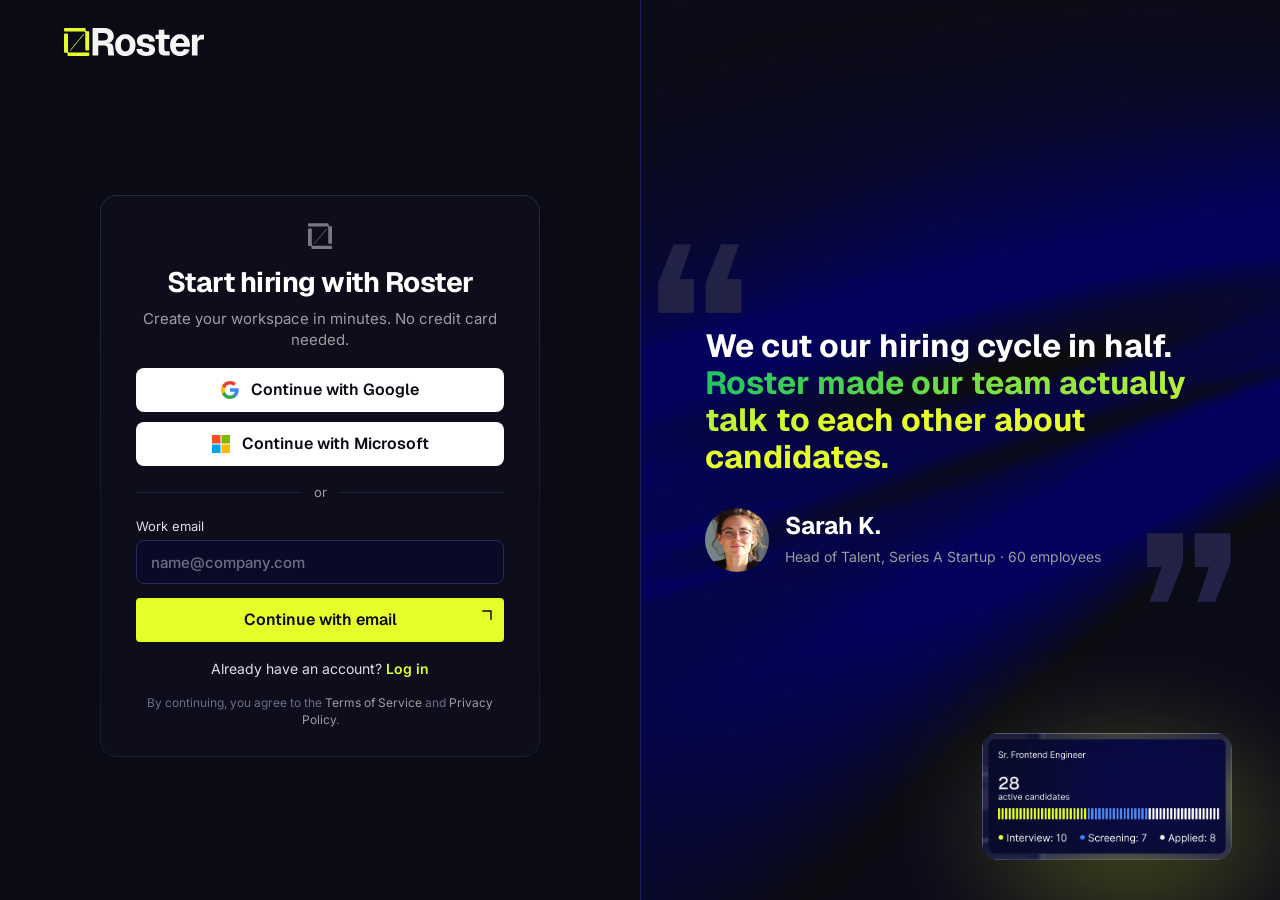
==== roster/auth.html @ eaf03694 "Add files via upload" ====
<!doctype html>
<html lang="en">
<head>
<meta charset="utf-8">
<meta name="viewport" content="width=device-width, initial-scale=1">
<!-- meta:start -->
<meta name="description" content="Create your Roster workspace in minutes. No credit card needed.">
<meta name="theme-color" content="#0B0B15">
<link rel="icon" href="favicon.svg" type="image/svg+xml">
<link rel="icon" href="favicon-32.png" sizes="32x32" type="image/png">
<link rel="apple-touch-icon" href="apple-touch-icon.png">
<meta property="og:type" content="website">
<meta property="og:site_name" content="Roster">
<meta property="og:title" content="Sign up — Roster">
<meta property="og:description" content="Create your Roster workspace in minutes. No credit card needed.">
<meta property="og:image" content="assets/og-image.jpg">
<meta property="og:image:width" content="1200">
<meta property="og:image:height" content="630">
<meta name="twitter:card" content="summary_large_image">
<meta name="twitter:title" content="Sign up — Roster">
<meta name="twitter:description" content="Create your Roster workspace in minutes. No credit card needed.">
<meta name="twitter:image" content="assets/og-image.jpg">
<!-- meta:end -->
<title>Sign up — Roster</title>
<link rel="preconnect" href="https://fonts.googleapis.com">
<link rel="preconnect" href="https://fonts.gstatic.com" crossorigin>
<link href="https://fonts.googleapis.com/css2?family=Geist:wght@400;500;600;700&family=Inter:wght@400;500;600&display=swap" rel="stylesheet">
<link rel="stylesheet" href="styles.css">
<link rel="stylesheet" href="auth.css">
</head>
<body class="auth" data-mode="signup">

<main class="auth__split">
  <!-- ===== Left: form (demo only — nothing is submitted) ===== -->
  <section class="auth__form-side">
    <a class="logo auth__logo" href="index.html" aria-label="Roster home"><img src="assets/logo.svg" alt="Roster" width="140" height="36"><img class="logo__hover" src="assets/logo-hover.svg" alt="" aria-hidden="true" width="140" height="36"></a>

    <div class="auth__card">
      <span class="auth__mark" aria-hidden="true"><img src="assets/mark.svg" alt=""></span>
      <div class="auth__swap" id="authSwap">
        <h1 class="auth__title" data-signup="Start hiring with Roster" data-login="Welcome back">Start hiring with Roster</h1>
        <p class="auth__sub" data-signup="Create your workspace in minutes. No credit card needed." data-login="Log in to your Roster workspace.">Create your workspace in minutes. No credit card needed.</p>
      </div>

      <div class="auth__oauth">
        <button class="auth__social" type="button"><svg viewBox="0 0 18 18" aria-hidden="true"><path fill="#4285F4" d="M17.64 9.2c0-.64-.06-1.25-.16-1.84H9v3.48h4.84a4.14 4.14 0 0 1-1.8 2.72v2.26h2.92c1.7-1.57 2.68-3.88 2.68-6.62z"/><path fill="#34A853" d="M9 18c2.43 0 4.47-.8 5.96-2.18l-2.92-2.26c-.8.54-1.84.86-3.04.86-2.34 0-4.32-1.58-5.03-3.7H.96v2.33A9 9 0 0 0 9 18z"/><path fill="#FBBC05" d="M3.97 10.72A5.41 5.41 0 0 1 3.68 9c0-.6.1-1.18.29-1.72V4.95H.96A9 9 0 0 0 0 9c0 1.45.35 2.83.96 4.05l3.01-2.33z"/><path fill="#EA4335" d="M9 3.58c1.32 0 2.5.45 3.44 1.35l2.58-2.58A9 9 0 0 0 .96 4.95l3.01 2.33C4.68 5.16 6.66 3.58 9 3.58z"/></svg><span>Continue with Google</span></button>
        <button class="auth__social" type="button"><svg viewBox="0 0 18 18" aria-hidden="true"><path fill="#F25022" d="M0 0h8.5v8.5H0z"/><path fill="#7FBA00" d="M9.5 0H18v8.5H9.5z"/><path fill="#00A4EF" d="M0 9.5h8.5V18H0z"/><path fill="#FFB900" d="M9.5 9.5H18V18H9.5z"/></svg><span>Continue with Microsoft</span></button>
      </div>

      <div class="auth__or"><span>or</span></div>

      <form class="auth__email" id="authForm" novalidate>
        <label class="auth__field">
          <span>Work email</span>
          <input type="email" name="email" placeholder="name@company.com" autocomplete="email">
        </label>
        <label class="auth__field auth__field--pass">
          <span>Password</span>
          <input type="password" name="password" placeholder="Your password" autocomplete="current-password">
        </label>
        <button class="btn btn--primary btn--md auth__submit" type="submit"><span data-signup="Continue with email" data-login="Log in">Continue with email</span>
          <svg class="btn__arrow" viewBox="0 0 20 20" fill="none" aria-hidden="true"><path d="M6.875 5H15V13.125" stroke="#0B0B15" stroke-width="1.5" stroke-linecap="round" stroke-linejoin="round"/></svg>
          <svg class="btn__arrow-hover" viewBox="0 0 24 24" fill="none" aria-hidden="true"><path d="M6 18L18 6" stroke="#232398" stroke-width="2" stroke-linecap="round" stroke-linejoin="round"/><path d="M8.25 6H18V15.75" stroke="#232398" stroke-width="2" stroke-linecap="round" stroke-linejoin="round"/></svg>
        </button>
      </form>

      <p class="auth__switch">
        <span data-signup="Already have an account?" data-login="New to Roster?">Already have an account?</span>
        <a href="auth.html?mode=login" id="authToggle" data-signup="Log in" data-login="Create an account">Log in</a>
      </p>
      <p class="auth__legal">By continuing, you agree to the <a href="#">Terms of Service</a> and <a href="#">Privacy Policy</a>.</p>
    </div>
  </section>

  <!-- ===== Right: testimonial in the landing style ===== -->
  <aside class="auth__quote-side" aria-label="Customer story">
    <img class="auth__bg" src="assets/product-bg.jpg" alt="" aria-hidden="true">
    <div class="glow-y auth__glow" aria-hidden="true"></div>
    <figure class="auth__quote">
      <span class="auth__qmark auth__qmark--open" aria-hidden="true">“</span>
      <blockquote data-signup='We cut our hiring cycle in half. &lt;mark&gt;Roster made our team actually talk to each other about candidates.&lt;/mark&gt;'
                  data-login='Finally, an ATS our hiring managers actually use. &lt;mark&gt;We hired our last 3 engineers in under 2 weeks.&lt;/mark&gt;'>We cut our hiring cycle in half. <mark>Roster made our team actually talk to each other about candidates.</mark></blockquote>
      <figcaption class="author">
        <span class="author__img"><img src="assets/avatar-sarah.jpg" alt="" width="64" height="64" data-signup="assets/avatar-sarah.jpg" data-login="assets/avatar-marcus.jpg"></span>
        <span class="author__text">
          <span class="author__name" data-signup="Sarah K." data-login="Marcus T.">Sarah K.</span>
          <span class="author__role" data-signup="Head of Talent, Series A Startup · 60 employees" data-login="Engineering Lead, SaaS Scaleup">Head of Talent, Series A Startup · 60 employees</span>
        </span>
      </figcaption>
      <span class="auth__qmark auth__qmark--close" aria-hidden="true">”</span>
    </figure>
    <img class="auth__float" src="assets/float-role.png" alt="" aria-hidden="true" width="313" height="159">
  </aside>
</main>

<script src="auth.js"></script>
</body>
</html>
---- roster/styles.css ----
/* ===== Tokens (Figma variables) ===== */
:root{
  --bg:#0B0B15;
  --bg-secondary:#10104F;
  --opacity-dark:#000470;
  --opacity-light:#8B8FFF;
  --content-primary:#FFFFFF;
  --content-inverse:#0B0B15;
  --content-brand:#E6FF2A;
  --content-secondary:#9D9DA1;
  --content-icon:#3C3C44;
  --negative:#DF3F3F; --notice:#E4C031; --positive:#2DDE68;
  --xs:4px; --m:12px; --l:16px; --xl6:64px;
  --container:1306px;
  --gutter:64px;
  --ease-out:cubic-bezier(.22,1,.36,1);
}
*,*::before,*::after{box-sizing:border-box}
html,body{margin:0}
body{background:var(--bg);color:var(--content-primary);font-family:"Geist",system-ui,sans-serif;-webkit-font-smoothing:antialiased;overflow-x:hidden}
img,svg{display:block}
a{color:inherit;text-decoration:none}

/* ===== Navbar ===== */
.navbar{position:sticky;top:0;z-index:50;padding:24px var(--gutter);
  background:rgba(0,4,112,.1);-webkit-backdrop-filter:blur(8px);backdrop-filter:blur(8px);
  transition:background .4s ease, box-shadow .4s ease}
.navbar.is-scrolled{background:rgba(11,11,21,.72);box-shadow:0 1px 0 rgba(139,143,255,.12)}
.navbar__inner{position:relative;max-width:var(--container);margin:0 auto;height:36px;display:flex;align-items:center;justify-content:space-between}
.logo{width:140px;height:36px}
.logo img{width:140px;height:36px;object-fit:contain;z-index:1}
.nav{position:absolute;left:calc(50% - .2px);top:calc(50% + .5px);transform:translate(-50%,-50%);display:flex;align-items:center;gap:25px}
.nav__item,.navbar__login{position:relative;display:flex;align-items:center;gap:var(--xs);padding:4px 8px;border-radius:4px;
  font-weight:700;font-size:16px;line-height:1.1;white-space:nowrap;color:var(--content-primary)}
.nav__item,.navbar__login{transition:color .3s ease}
.nav__item span,.navbar__login span{position:relative;z-index:1}
/* glow: Ellipse 3 — gradient #10104F→#000087, blur 24, 70% */
.nav__item::before,.navbar__login::before,.logo::before{content:"";position:absolute;left:0;right:0;top:8px;height:21px;border-radius:50%;
  background:linear-gradient(90deg,#10104F,#000087);filter:blur(12px);opacity:0;transition:opacity .35s ease;pointer-events:none}
.nav__item:hover,.navbar__login:hover{color:var(--content-brand)}
.nav__item:hover::before,.navbar__login:hover::before{opacity:.7}
.nav__item .caret{width:12px;height:12px;transition:opacity .2s ease}
.nav__arrow{position:absolute;right:-12px;top:5px;width:16px;height:16px;opacity:0;transform:translate(-4px,4px);
  transition:opacity .25s ease, transform .35s var(--ease-out)}
.nav__arrow path:first-child{stroke-dasharray:12;stroke-dashoffset:12;transition:stroke-dashoffset .35s var(--ease-out) .05s}
.nav__item:hover .nav__arrow{opacity:1;transform:none}
.nav__item:hover .nav__arrow path:first-child{stroke-dashoffset:0}
.nav__item--caret .nav__arrow{right:4px}
.nav__item--caret:hover .caret{opacity:0}
.logo{position:relative}
.logo img{position:absolute;inset:0;transition:opacity .3s ease}
.logo .logo__hover{opacity:0}
.logo:hover .logo__hover{opacity:1}
.logo:hover::before{opacity:.7}
.logo::before{left:2px;right:2px;top:18px;height:22px}
.navbar__actions{display:flex;align-items:center;gap:15px}

/* ===== Buttons ===== */
.btn{position:relative;display:inline-flex;align-items:center;justify-content:center;gap:var(--m);
  padding:8px 24px;border-radius:4px;font-family:"Geist",sans-serif;font-weight:600;line-height:1.3;white-space:nowrap;
  cursor:pointer;border:0;overflow:hidden;isolation:isolate;
  transition:box-shadow .3s ease, color .3s ease, background-color .3s ease, transform .2s ease}
.btn:active{transform:scale(.98)}
.btn__arrow,.btn__arrow-hover{position:absolute;transition:opacity .25s ease, transform .35s var(--ease-out)}
.btn__arrow{width:20px;height:20px}
.btn__arrow-hover{width:24px;height:24px;right:8px;top:8px;opacity:0;transform:translate(-3px,3px)}
.btn__arrow-hover path:first-child{stroke-dasharray:18;stroke-dashoffset:18;transition:stroke-dashoffset .4s var(--ease-out) .05s}
.btn:hover .btn__arrow{opacity:0}
.btn:hover .btn__arrow-hover{opacity:1;transform:none}
.btn:hover .btn__arrow-hover path:first-child{stroke-dashoffset:0}
.btn--sm{width:164px;height:36px;font-size:14px}
.btn--sm .btn__arrow{right:7px;top:7px}
.btn--sm .btn__arrow-hover{width:20px;height:20px;right:8px;top:8px}
.btn--md{width:208px;height:48px;font-size:16px}
/* hover shadows: r16 #17177B/50% (8,-8) + r8 #141494/50% (0,4) */
.btn:hover{box-shadow:8px -8px 16px rgba(23,23,123,.5), 0 4px 8px rgba(20,20,148,.5)}
.btn--primary{background:var(--content-brand);color:var(--content-inverse)}
.btn--primary .btn__arrow{right:8px;top:8px}
.btn--primary:hover{color:#232398;box-shadow:inset 0 0 0 2px #232398, 8px -8px 16px rgba(23,23,123,.5), 0 4px 8px rgba(20,20,148,.5)}
.btn--secondary{border:.996px solid var(--content-brand);color:var(--content-brand)}
.btn--secondary.btn--md .btn__arrow{right:7px;top:7px}
/* secondary hover: dark fill + inner blue glow (Ellipse 3, blur 120, 50%) */
.btn--secondary::before{content:"";position:absolute;z-index:-1;left:8px;top:12px;width:201px;height:126px;border-radius:50%;
  background:linear-gradient(90deg,#10104F,#000087);filter:blur(30px);opacity:0;transition:opacity .35s ease}
.btn--secondary:hover{background:var(--bg);border-width:1px}
.btn--secondary:hover::before{opacity:.5}

/* ===== Hero ===== */
.top{display:flex;flex-direction:column;align-items:center;gap:32px}
.hero{width:100%;max-width:calc(var(--container) + var(--gutter)*2);padding:40px var(--gutter) 0}
.hero__content{display:flex;align-items:flex-start;justify-content:space-between;gap:var(--xl6)}
.hero__title{position:relative;flex-shrink:0;width:727px}
.hero__title h1{margin:0;height:121px;display:flex;flex-direction:column;justify-content:center;font-weight:700;font-size:64px;line-height:1.1;letter-spacing:-2.56px;white-space:pre-wrap}
.title-arrow{position:absolute;width:47px;height:47px}
.title-arrow img{width:47px;height:47px}
.title-arrow--1{left:255px;top:0}
.title-arrow--2 img{transform:scaleY(-1)}
.title-arrow--2{left:552px;top:1px}
.hero__side{width:521px;flex-shrink:0;display:flex;flex-direction:column;justify-content:space-between;align-self:stretch}
.hero__lead{margin:0;font-family:"Open Sans",sans-serif;font-weight:600;font-size:16px;line-height:1.3;width:522px;max-width:100%}
.hero__ctas{display:flex;gap:var(--l)}

/* ===== Logos + product ===== */
.stats{width:100%;padding:64px var(--gutter) 0;display:flex;flex-direction:column;align-items:center;gap:var(--xl6);overflow:hidden}
.logos{width:100%;max-width:var(--container);height:23px;display:flex;align-items:flex-start;justify-content:space-between}
.logos__item{display:flex;align-items:center;gap:var(--xs);font-family:"Sora",sans-serif;font-weight:600;font-size:18px;line-height:1.3;
  color:var(--content-secondary);transition:color .3s ease}
.logos__item svg{width:20px;height:20px;flex-shrink:0}
.logos__item svg path{transition:fill .3s ease}
.logos__item:hover{color:var(--content-primary)}
.logos__item:hover svg path{fill:var(--content-primary)}

.showcase{position:relative;width:100%;max-width:var(--container);height:456px;border-radius:4px;overflow:hidden;background:var(--bg-secondary)}
.showcase__bg{position:absolute;inset:0;width:100%;height:100%;object-fit:cover;transform:scale(1.08);transition:transform 1.6s var(--ease-out)}
.showcase__window{position:absolute;left:50%;top:calc(50% + 126px);width:816px;display:flex;flex-direction:column;gap:10px;padding:8px;border-radius:16px;
  background:rgba(139,143,255,.1);
  -webkit-backdrop-filter:blur(4px);backdrop-filter:blur(4px);
  box-shadow:inset 0 1px 0 rgba(255,255,255,.12);
  transform:translate(-50%,-50%) translateY(calc(var(--enter,0px) + var(--win-y,0px)));will-change:transform}
.window__bar{position:relative;height:16px;display:flex;align-items:center}
.window__url{position:absolute;left:50%;top:50%;transform:translate(-50%,-50%);width:248px;display:flex;justify-content:center;padding:2px 12px;border-radius:6px;background:#fff;
  font-family:"Inter",sans-serif;font-weight:500;font-size:10px;line-height:1.3;color:var(--content-inverse)}
.window__screen{width:800px;height:527px;border-radius:2px;background:var(--bg);overflow:hidden}
.window__screen img{width:800px;height:auto}
.showcase__mobile{display:none}
.showcase__window{z-index:2}
/* floating widgets beside the kanban (Figma 2079:9049 / 2079:9068) — positions in % of the 1306×456 box */
.float{position:absolute;z-index:1;transform:translateY(var(--py,0px));will-change:transform;pointer-events:none}
.float img{display:block;width:100%;height:auto;animation:float-bob 6s ease-in-out infinite}
.float--needs{left:2.067%;top:48.03%;width:27.64%}
.float--role{z-index:3;left:75.11%;top:40.57%;width:23.97%}
.float--role img{animation-duration:7s;animation-delay:-2.5s}
@keyframes float-bob{0%,100%{transform:translateY(0)}50%{transform:translateY(-8px)}}
/* Ellipse 4/5: radial #E6FF2A 22% → #0A0A24, layer blur 74, 70% */
.glow-y{position:absolute;z-index:1;border-radius:50%;background:radial-gradient(50% 50% at 50% 50%,#E6FF2A 22%,#0A0A24 100%);
  filter:blur(37px);opacity:.7;pointer-events:none;animation:glow-pulse 5s ease-in-out infinite}
.glow-y--l{left:-1.149%;top:42.76%;width:28.56%;height:57.24%}
.glow-y--r{left:70.98%;top:42.76%;width:31.47%;height:31.36%;animation-delay:-2s}
@keyframes glow-pulse{0%,100%{opacity:.7}50%{opacity:.5}}

/* ===== Trustbadg (Figma 2068:10569) ===== */
/* pin track: the section sticks while the text fills, the spacer gives it scroll distance */
.trust-pin{width:100%;position:relative}
.trust-pin__space{height:var(--pin-dist,110vh)}
.trust{position:sticky;top:var(--pin-top,84px);margin:0 auto;width:100%;max-width:calc(var(--container) + var(--gutter)*2);padding:80px var(--gutter);display:flex;flex-direction:column;gap:32px}
.trust__line{height:1px;background:#222247;transform-origin:left;transform:scaleX(var(--line,0));transition:transform 1.2s var(--ease-out)}
.trust__row{display:flex;align-items:flex-start;justify-content:space-between;gap:48px}
.trust__left{width:670px;flex-shrink:1;align-self:stretch;display:flex;flex-direction:column;justify-content:space-between;gap:27px}
.trust__text{margin:0;max-width:652px;font-weight:600;font-size:40px;line-height:1.2;letter-spacing:-.8px;color:#48484F}
/* scroll-fill: each char mixes from Content/Disabled to Content/Primary */
.trust__text .ch{color:color-mix(in srgb,#fff calc(var(--p,0)*100%),#48484F)}
/* highlighted words: Content/Disabled → gradient #21C45E → #E6FF2A (spans the whole paragraph, as in Figma) */
.trust__text em{font-style:normal}
.trust__text .ch--hl{color:transparent;-webkit-text-fill-color:transparent;
  background-image:linear-gradient(rgba(72,72,79,calc(1 - var(--p,0))),rgba(72,72,79,calc(1 - var(--p,0)))),linear-gradient(90deg,#21C45E,#E6FF2A);
  background-size:100% 100%,var(--gw,652px) 100%;background-position:0 0,var(--gx,0px) 0;background-repeat:no-repeat;
  -webkit-background-clip:text;background-clip:text}
.trust__arrow{width:47px;height:47px;transform:scaleY(-1)}
.trust__arrow-wrap{width:47px;height:47px}
.trust__stats{position:relative;width:521px;flex-shrink:0;display:flex;flex-direction:column;gap:24px}
.trust__stats-row{display:flex;gap:48px;align-items:center}
.stat{flex:1 1 0;display:flex;justify-content:center}
.stat__inner{display:flex;flex-direction:column;gap:12px;color:#fff}
.stat__num{margin:0;font-size:42px;white-space:nowrap;font-variant-numeric:tabular-nums}
.stat__num--md{font-weight:500;line-height:1.15}
.stat__num--bd{font-weight:700;line-height:1}
.stat__label{margin:0;font-family:"Inter",sans-serif;font-weight:400;font-size:20px;line-height:1.3}
.trust__hdiv{height:1px;background:linear-gradient(90deg,rgba(230,255,42,0),#E6FF2A 50%,rgba(230,255,42,0));transform:scaleX(var(--div,0));transition:transform 1.4s var(--ease-out) .2s}
.trust__vdiv{position:absolute;left:calc(50% - .5px);top:0;width:1px;height:292px;background:linear-gradient(0deg,rgba(230,255,42,0),#E6FF2A 50%,rgba(230,255,42,0));transform:scaleY(var(--div,0));transition:transform 1.4s var(--ease-out) .35s}
.trust.in-view{--line:1;--div:1}
.trust .stat__inner{opacity:0;transform:translateY(16px);transition:opacity .8s var(--ease-out), transform .8s var(--ease-out);transition-delay:var(--d,0s)}
.trust.in-view .stat__inner{opacity:1;transform:none}

/* ===== Fragmented (Figma 2072:10601) ===== */
.frag{width:100%;padding:80px var(--gutter);display:flex;flex-direction:column;align-items:center;gap:60px}
.frag__title{margin:0;font-weight:700;font-size:32px;line-height:1;text-align:center;color:#fff}
.frag__title span{color:var(--content-secondary)}
.frag__grid{width:1106px;max-width:100%;display:flex;flex-direction:column;gap:24px}
.frag__row{display:flex;gap:24px;align-items:flex-start}
.card{position:relative;overflow:hidden;border-radius:8px;
  background:linear-gradient(180deg,transparent 72%,rgba(148,174,255,.02));isolation:isolate}
.card::after{content:"";position:absolute;inset:-1px;border-radius:8px;pointer-events:none;padding:1px;
  background:linear-gradient(180deg,rgba(154,201,255,.05) 72%,rgba(148,174,255,.1));
  -webkit-mask:linear-gradient(#000 0 0) content-box,linear-gradient(#000 0 0);-webkit-mask-composite:xor;mask-composite:exclude}
/* Ellipse glow: #10104F → #000087, layer blur 120, 30% */
.glow{position:absolute;z-index:-1;border-radius:50%;background:linear-gradient(90deg,#10104F,#000087);filter:blur(60px);opacity:.3;pointer-events:none}
.card__title{margin:0;font-weight:700;font-size:18px;line-height:1.1;color:#fff}
.card__desc{margin:0;font-family:"Inter",sans-serif;font-size:12px;line-height:1.3;color:var(--content-secondary)}
.card__head{display:flex;flex-direction:column;gap:8px}

.card--places{width:717px;height:383px;flex-shrink:0}
.card--places .card__head{position:absolute;left:23px;top:23px;white-space:nowrap}
.places__icons{position:absolute;left:0;top:157px;width:134px;height:182px;opacity:.8}
.places__table{position:absolute;left:230px;top:122px;width:486px;height:261px}
.places__line{position:absolute;left:105px;top:247px;width:125px;height:1px;overflow:hidden;
  background:radial-gradient(60% 1200% at 50% 50%,#E6FF2A 24%,rgba(172,176,181,0) 72%)}
.places__line::after{content:"";position:absolute;top:0;bottom:0;width:30%;left:-30%;
  background:linear-gradient(90deg,transparent,#fff,transparent);animation:pulse-line 2.6s ease-in-out infinite}
@keyframes pulse-line{to{left:100%}}

.card--decisions{flex:1 1 0;min-width:0;height:383px;padding:24px;display:flex;flex-direction:column;justify-content:space-between}
.timeline{display:flex;gap:16px;align-items:center;height:254px;width:333px}
.timeline__rail{position:relative;width:8px;height:254px;flex-shrink:0}
.timeline__line{position:absolute;left:4px;top:0;width:.5px;height:100%;background:linear-gradient(180deg,rgba(230,255,42,0),#E6FF2A 50%,rgba(230,255,42,0));transform-origin:top}
.timeline__dot{position:absolute;left:0;width:8px;height:8px;border-radius:50%;background:#E6FF2A;box-shadow:0 0 0 0 rgba(230,255,42,.5)}
.timeline__list{flex:1;min-width:0;display:flex;flex-direction:column;gap:16px}
.tl-item{padding:8px;border-radius:6px;display:flex;flex-direction:column;gap:2px;font-family:"Inter",sans-serif}
.tl-item__t{margin:0;font-size:14px;line-height:1.3;color:#fff}
.tl-item__s{margin:0;font-size:12px;line-height:18px;color:var(--content-secondary);white-space:nowrap}
.badge{align-self:flex-start;padding:4px 10px;border-radius:6px;font-family:"Inter",sans-serif;font-weight:500;font-size:11px;line-height:normal;white-space:nowrap}
.badge--notice{background:rgba(239,159,39,.14);color:var(--notice)}
.badge--negative{background:rgba(226,75,74,.14);color:var(--negative)}
.badge--positive{background:rgba(15,110,84,.18);color:var(--positive);padding:3px 8px;border-radius:5px}

.card--tools{width:577px;height:343px;flex-shrink:0;padding:24px;display:flex;flex-direction:column;justify-content:space-between}
.card--tools .card__title{white-space:nowrap}
.log{display:flex;flex-direction:column;gap:16px;overflow:hidden}
.log__rows{display:flex;flex-direction:column;gap:8px}
.log__row{display:flex;align-items:center;gap:12px;font-family:"Inter",sans-serif;font-size:14px;line-height:1.3;color:#fff;white-space:nowrap}
.log__time{position:relative;padding:4px 8px;border-radius:4px;background:#222247;width:64px;text-align:center;flex-shrink:0;overflow:hidden}
.log__time::before{content:"";position:absolute;left:0;top:0;width:4px;height:26px;border-radius:0 5px 5px 0;background:#E6FF2A;transform-origin:top}
.log__tag{font-weight:500;font-size:11px;line-height:normal;color:var(--notice)}
.log__sep{height:1px;background:#222247;transform-origin:left}
.log__result{margin:0}

.card--compare{width:477px;align-self:stretch;flex-shrink:0;padding:16px;display:flex;flex-direction:column;justify-content:space-between}
.compare__head{display:flex;flex-direction:column;gap:4px;justify-content:center;height:51px}
.compare__avg{display:flex;align-items:flex-end;gap:4px;font-family:"Inter",sans-serif;line-height:1.3;color:var(--content-secondary)}
.compare__avg b{font-weight:400;font-size:24px;height:27px;width:30px;line-height:1.1}
.compare__avg span{font-size:12px}
.chart2{position:relative;display:grid;width:429px;max-width:100%;aspect-ratio:430/124}
.chart2 > *{grid-area:1/1;width:100%;height:100%}
.chart2__layer{display:block;overflow:visible}
.chart2__marks{pointer-events:none}
.compare__foot{display:flex;align-items:center;justify-content:space-between}
.compare__foot-text{width:304px;display:flex;flex-direction:column;gap:8px}
.compare__foot-text > div{display:flex;flex-direction:column;gap:4px}
.compare__mark{width:45px;height:49px;flex-shrink:0}

/* --- block 3 animations --- */
.frag .card{opacity:0;transform:translateY(28px);transition:opacity .9s var(--ease-out),transform .9s var(--ease-out);transition-delay:var(--d,0s)}
.frag.in-view .card{opacity:1;transform:none}
.places__icons{transform:translateX(-30px);opacity:0;transition:transform 1s var(--ease-out) .5s,opacity 1s ease .5s}
.frag.in-view .places__icons{transform:none;opacity:.8}
.places__table{transform:translateY(24px);opacity:0;transition:transform 1.1s var(--ease-out) .6s,opacity 1s ease .6s}
.frag.in-view .places__table{transform:none;opacity:1}
.timeline__line{transform:scaleY(0);transition:transform 1.4s var(--ease-out) .5s}
.frag.in-view .timeline__line{transform:scaleY(1)}
.timeline__dot,.tl-item{opacity:0;transition:opacity .5s ease,transform .5s var(--ease-out);transition-delay:var(--d,0s)}
.timeline__dot{transform:scale(0)}
.tl-item{transform:translateX(-10px)}
.frag.in-view .timeline__dot,.frag.in-view .tl-item{opacity:1;transform:none}
.frag.in-view .timeline__dot{animation:dot-ping 1.2s ease-out var(--d,0s) 1}
@keyframes dot-ping{0%{box-shadow:0 0 0 0 rgba(230,255,42,.55)}100%{box-shadow:0 0 0 10px rgba(230,255,42,0)}}
.log__row,.log__result{opacity:0;transform:translateY(8px);transition:opacity .5s ease,transform .5s var(--ease-out);transition-delay:var(--d,0s)}
.log__time::before{transform:scaleY(0);transition:transform .4s var(--ease-out);transition-delay:var(--d,0s)}
.log__sep{transform:scaleX(0);transition:transform .7s var(--ease-out);transition-delay:var(--d,0s)}
.frag.in-view .log__row,.frag.in-view .log__result{opacity:1;transform:none}
.frag.in-view .log__time::before{transform:none}
.frag.in-view .log__sep{transform:none}
/* chart: series draw left→right, then markers/labels pop in */
.chart2__series{clip-path:inset(0 100% 0 0);transition:clip-path 1.8s cubic-bezier(.45,.05,.25,1) .6s}
.frag.in-view .chart2__series{clip-path:inset(0 0 0 0)}
.mk__v{transform-box:fill-box;transform-origin:bottom;transform:scaleY(0);transition:transform .6s var(--ease-out)}
.mk circle,.mk__badge,.mk__lbl{opacity:0;transition:opacity .45s ease, transform .5s var(--ease-out)}
.mk__badge{transform-box:fill-box;transform-origin:center bottom;transform:translateY(6px) scale(.85)}
.mk--now *{transition-delay:2.3s}
.mk--now .mk__lbl{transition-delay:2.6s}
.mk--new *{transition-delay:2.55s}
.mk--new .mk__lbl{transition-delay:2.85s}
.frag.in-view .mk__v{transform:none}
.frag.in-view .mk circle,.frag.in-view .mk__badge,.frag.in-view .mk__lbl{opacity:1;transform:none}

/* ===== Scroll statement (Figma 2091:320, states 2091:279) ===== */
.stmt-pin{width:100%;position:relative}
.stmt-pin__space{height:var(--stmt-dist,300vh)}
.stmt{position:sticky;top:var(--stmt-top,84px);width:100%;height:640px;overflow:hidden;background:var(--bg);
  display:flex;flex-direction:column;align-items:center;justify-content:center;gap:72px;padding:0 var(--gutter)}
.stmt__bg{position:absolute;inset:0;width:100%;height:100%;object-fit:cover;z-index:0;transform:scale(var(--bg-s,1.06));transform-origin:60% 50%}
.stmt__texts{position:relative;z-index:1;display:grid;width:1040px;max-width:100%}
.stmt__text{grid-area:1/1;margin:0;font-weight:400;font-size:52px;line-height:1.2;text-align:center;color:#fff;
  transition:opacity .5s ease, transform .6s var(--ease-out), filter .6s ease}
.stmt__text .w{opacity:var(--o,.06)}
/* highlight: gradient #21C45E → #E6FF2A across the whole text box, as in Figma */
.stmt__text .w--hl{color:transparent;-webkit-text-fill-color:transparent;background-image:linear-gradient(90deg,#21C45E,#E6FF2A);
  background-size:var(--gw,1040px) 100%;background-position:var(--gx,0px) 0;background-repeat:no-repeat;-webkit-background-clip:text;background-clip:text}
.stmt__text.is-out{opacity:0;transform:translateY(-28px);filter:blur(6px)}
.stmt__text.is-wait{opacity:0;transform:translateY(28px)}
.stmt__btn{position:relative;z-index:1;opacity:0;translate:0 12px;transition:opacity .5s ease, translate .6s var(--ease-out), box-shadow .3s ease, color .3s ease}
.stmt.has-btn .stmt__btn{opacity:1;translate:0 0}

/* ===== Loved by teams (Figma 2078:3187) ===== */
.loved{width:100%;max-width:calc(var(--container) + var(--gutter)*2);padding:64px var(--gutter);display:flex;flex-direction:column;gap:40px}
.sec-head{display:flex;flex-direction:column;gap:12px}
.sec-head__title{margin:0;font-weight:700;font-size:32px;line-height:1;color:#fff}
.sec-head__sub{margin:0;font-family:"Inter",sans-serif;font-size:16px;line-height:1.3;color:var(--content-secondary)}
.loved__card{display:flex;justify-content:space-between;gap:24px;padding:16px}
.loved__story{width:696px;min-height:304px;display:flex;flex-direction:column;justify-content:space-between;gap:24px}
.loved__quote-wrap{display:flex;flex-direction:column;gap:12px;align-items:flex-start;max-width:649px}
.tag{padding:4px 8px;border-radius:4px;background:var(--bg-secondary);font-family:"Inter",sans-serif;font-size:14px;line-height:1.3;color:#fff;white-space:nowrap}
.loved__quote{margin:0;font-weight:700;font-size:24px;line-height:1.1;color:#fff}
.loved__quote mark{background:none;color:var(--content-brand)}
.author{display:flex;align-items:center;gap:16px}
.author__img{width:64px;height:64px;border-radius:40px;overflow:hidden;flex-shrink:0;background:#222247}
.author__img img{width:100%;height:100%;object-fit:cover;display:block}
.author__text{display:flex;flex-direction:column;gap:8px;min-width:0}
.author__name{margin:0;font-weight:700;font-size:24px;line-height:1.1;color:#fff}
.author__role{margin:0;font-family:"Inter",sans-serif;font-size:14px;line-height:1.3;color:var(--content-secondary)}
.loved__stats{width:505px;flex-shrink:0;display:grid;grid-template-columns:1fr 1fr;gap:8px;align-content:center}
.kpi{padding:16px;display:flex;flex-direction:column;gap:12px;transition:transform .35s var(--ease-out)}
.kpi .glow{left:15px;top:130px;width:393px;height:360px;transition:opacity .4s ease, transform .6s var(--ease-out)}
.kpi:hover{transform:translateY(-3px)}
.kpi:hover .glow{opacity:.6;transform:translateY(-30px)}
.kpi__label{margin:0;font-family:"Inter",sans-serif;font-size:12px;line-height:1.3;color:var(--content-secondary)}
.kpi__body{display:flex;flex-direction:column;gap:8px;color:#fff}
.kpi__num{margin:0;font-weight:500;font-size:42px;line-height:1.15;white-space:nowrap;font-variant-numeric:tabular-nums}
.kpi__desc{margin:0;font-family:"Inter",sans-serif;font-size:12px;line-height:1.3;max-width:187px}
/* --- animations --- */
.loved .sec-head,.loved__card{opacity:0;transform:translateY(24px);transition:opacity .8s var(--ease-out),transform .8s var(--ease-out);transition-delay:var(--d,0s)}
.loved.in-view .sec-head,.loved.in-view .loved__card{opacity:1;transform:none}
.loved__quote .w{display:inline-block;opacity:0;transform:translateY(.4em);transition:opacity .5s ease,transform .6s var(--ease-out);transition-delay:calc(.35s + var(--i) * 28ms)}
.loved.in-view .loved__quote .w{opacity:1;transform:none}
.loved .tag,.author{opacity:0;transform:translateY(10px);transition:opacity .6s ease,transform .6s var(--ease-out);transition-delay:var(--d,0s)}
.loved.in-view .tag,.loved.in-view .author{opacity:1;transform:none}
.author__img{transform:scale(.6);transition:transform .7s cubic-bezier(.34,1.56,.64,1) 1.2s}
.loved.in-view .author__img{transform:none}
.loved .kpi{opacity:0;transform:translateY(18px);transition:opacity .7s ease,transform .7s var(--ease-out);transition-delay:var(--d,0s)}
.loved.in-view .kpi{opacity:1;transform:none}
.loved.in-view .kpi:hover{transform:translateY(-3px);transition-delay:0s}

/* ===== One tool. Every hire. (Figma 2078:3246) — sticky stack ===== */
.tools{width:100%;max-width:calc(1106px + 328px);padding:64px 164px;display:flex;flex-direction:column;align-items:center;gap:64px}
.tools__head{display:flex;flex-direction:column;align-items:center;gap:24px}
.tools__cta{width:208px;height:48px;font-size:16px;font-weight:500}
.tools__title{margin:0;font-weight:700;font-size:32px;line-height:1;text-align:center;color:#fff}
.tstack{position:relative;width:100%;max-width:1106px}
.tstack__tail{height:var(--stack-tail,160px)}
.tcard{--a:0;position:sticky;top:calc(var(--stack-top,124px) + var(--i) * var(--step,18px));z-index:var(--i);height:280px;border-radius:8px;overflow:hidden;
  background:var(--bg);isolation:isolate;transform-origin:50% 0;will-change:transform,filter;margin-top:var(--stack-gap,32px)}
.tcard:first-child{margin-top:0}
/* default hairline (Border/Primary) + active gradient border that slides in */
.tcard::before,.tcard::after{content:"";position:absolute;inset:0;border-radius:8px;padding:1px;pointer-events:none;z-index:5;
  -webkit-mask:linear-gradient(#000 0 0) content-box,linear-gradient(#000 0 0);-webkit-mask-composite:xor;mask-composite:exclude}
.tcard::before{background:linear-gradient(180deg,rgba(154,201,255,calc(.05 + var(--u,0) * .22)) 0%,rgba(154,201,255,.05) 72%,rgba(148,174,255,.1))}
.tcard{background:color-mix(in srgb,#10104F calc(var(--u,0) * 35%),var(--bg))}
.tcard::after{background:linear-gradient(90deg,#21C45E 0%,rgba(230,255,42,.5) 25%,rgba(230,255,42,.05) 50%,rgba(230,255,42,0) 100%);
  background-size:200% 100%;background-position:calc(100% - var(--a) * 100%) 0;opacity:var(--a)}
.tcard__in{position:relative;z-index:2;height:100%;padding:24px;display:flex;justify-content:space-between;gap:24px}
.tcard__text{position:relative;z-index:3;flex:1;min-width:0;display:flex;flex-direction:column;justify-content:space-between;gap:24px}
.tcard__head{display:flex;flex-direction:column;gap:12px;align-items:flex-start}
.tcard__copy{display:flex;flex-direction:column;gap:8px;color:#fff}
.tcard__title{margin:0;font-weight:700;font-size:24px;line-height:1.1}
.tcard__desc{margin:0;font-family:"Inter",sans-serif;font-size:14px;line-height:1.3;max-width:425px}
.tcard .btn--sm{font-weight:500}
.btn--w208{width:208px}
.tcard .glow,.tcard .glow-y{z-index:0}
.tcard .glow-y{animation:none;opacity:.7}
.glass{background:rgba(139,143,255,.1);border-radius:8px;padding:8px}
.shot{position:absolute;z-index:2;right:24px;top:24px}
.shot img{display:block;width:100%;height:auto}
/* card 1: Pending reviews UI */
.ov{position:absolute;z-index:2;left:614px;top:24px;width:468px;height:232px}
.ov__panel{position:absolute;left:0;top:7px;width:858px;height:225px;display:flex}
.pr{flex:1;display:flex;flex-direction:column;gap:16px;padding:8px;border-radius:8px;background:#090B26;border:1px solid #1D1D4E;overflow:hidden}
.pr__head{display:flex;align-items:center;gap:10px}
.pr__title{flex:1;margin:0;font-weight:600;font-size:14px;color:#F0F0F4}
.pr__all{display:flex;align-items:center;gap:10px;font-weight:500;font-size:12px;line-height:1.3;color:var(--content-brand)}
.pr__all svg{width:12px;height:12px}
.pr__tabs{position:relative;display:flex;align-items:center;padding:4px;border-radius:8px;background:rgba(254,254,254,.05);font-family:"Inter",sans-serif;font-size:12px;line-height:1.3}
.pr__tab{z-index:1;position:relative;height:32px;padding:8px 12px;display:flex;align-items:center;white-space:nowrap;color:var(--content-secondary);transition:color .4s ease}
.pr__tab.is-on{color:var(--content-brand)}
.pr__pill{position:absolute;top:4px;left:4px;height:32px;border-radius:4px;background:rgba(242,243,245,.1);transition:transform .5s var(--ease-out),width .5s var(--ease-out)}
.pr__cards{display:flex;gap:8px}
.cc{position:relative;flex:1;min-width:0;padding:12px 0;display:flex;flex-direction:column;gap:12px;border-radius:8px;background:#090B26;border:1px solid rgba(154,201,255,.05);overflow:hidden;isolation:isolate}
.tcard .cc .glow{z-index:-1}
.cc .glow{left:72px;top:-25px;width:322px;height:202px;opacity:1}
.cc__head{display:flex;justify-content:space-between;align-items:flex-start;padding:0 12px}
.cc__role{margin:0;font-weight:600;font-size:14px;color:#F0F0F4;white-space:nowrap}
.cc__name{margin:2px 0 0;font-family:"Inter",sans-serif;font-size:12px;line-height:1.3;color:var(--content-secondary);white-space:nowrap}
.cc__score{padding:4px 8px;border-radius:6px;font-family:"Inter",sans-serif;font-size:14px;line-height:12px}
.cc__line{height:1px;background:rgba(154,201,255,.08)}
.cc__meta{display:flex;gap:8px;padding:0 12px;font-family:"Inter",sans-serif;font-size:14px;color:rgba(255,255,255,.8);white-space:nowrap}
.cc__meta span{display:flex;align-items:center;gap:4px}
.cc__meta svg{width:12px;height:12px;flex-shrink:0}
.cc__meta svg.send{width:16px;height:16px}
/* card 4: collaboration fragments */
.collab{position:absolute;z-index:2;right:24px;top:24px;width:453px;height:232px}
.collab .glass{position:absolute;padding:8px}
.collab .glass img{display:block;border-radius:4px}
/* stacked card under the next one */
.tcard.is-under .tcard__in{pointer-events:none}

/* ===== Built for the people who actually hire (Figma 2078:3412) — pinned tabs, scroll switches the screen ===== */
.roles{width:100%;max-width:calc(var(--container) + var(--gutter)*2);padding:64px var(--gutter) 0;display:flex;flex-direction:column;gap:40px}
.roles__head{display:flex;align-items:center;justify-content:space-between;gap:24px}
.roles__head .sec-head__title{white-space:nowrap}
.roles__lead{width:534px;flex-shrink:0;margin:0}
.roles__lead span{display:block;max-width:407px;font-family:"Inter",sans-serif;font-size:16px;line-height:1.3;color:#DFDFDF}
.roles__track{position:relative}
.roles__pin{position:sticky;top:var(--roles-top,108px);display:flex;justify-content:space-between;align-items:flex-start;gap:40px;padding-bottom:64px}
.roles__list{width:492px;flex-shrink:0;display:flex;flex-direction:column;gap:16px}
.role{--on:0;position:relative;display:flex;flex-direction:column;gap:8px;padding:12px 12px 12px 24px;border-radius:8px;overflow:hidden;isolation:isolate;cursor:pointer;
  text-align:left;background:none;border:0;font:inherit;color:inherit;transition:gap .45s var(--ease-out)}
.role::before,.role::after{content:"";position:absolute;inset:0;border-radius:8px;pointer-events:none;-webkit-mask:linear-gradient(#000 0 0) content-box,linear-gradient(#000 0 0);-webkit-mask-composite:xor;mask-composite:exclude}
.role::before{padding:1px;background:linear-gradient(180deg,rgba(154,201,255,.05) 72%,rgba(148,174,255,.1))}
.role::after{padding:1.5px;background:linear-gradient(90deg,#21C45E 0%,rgba(230,255,42,.5) 25%,rgba(230,255,42,.05) 50%,rgba(230,255,42,0) 100%);background-size:200% 100%;
  background-position:100% 0;opacity:0;transition:opacity .5s ease,background-position .8s var(--ease-out)}
.role.is-on{gap:24px}
.role.is-on::after{opacity:1;background-position:0 0}
.role .glow{left:54px;top:36px;width:581px;height:408px;opacity:0;transition:opacity .6s ease}
.role.is-on .glow{opacity:.3}
.role__bar{position:absolute;left:0;top:50%;width:2px;height:146px;max-height:calc(100% - 24px);transform:translateY(-50%);border-radius:0 2px 2px 0;background:#48484F;overflow:hidden}
.role__bar i{position:absolute;inset:0;background:linear-gradient(180deg,#E6FF2A,#21C45E);transform:scaleY(var(--fill,0));transform-origin:top;transition:transform .15s linear}
.role__text{display:flex;flex-direction:column;gap:8px;align-items:flex-start;transition:gap .45s var(--ease-out)}
.role.is-on .role__text{gap:16px}
.role__tag{display:inline-block;font-family:"Inter",sans-serif;font-size:14px;line-height:1.3;color:var(--content-secondary);padding:0;border-radius:4px;
  transition:background-color .4s ease,color .4s ease,padding .4s var(--ease-out)}
.role.is-on .role__tag{background:var(--bg-secondary);color:var(--content-brand);padding:4px 8px}
.role__title{display:block;margin:0;max-width:270px;font-weight:700;font-size:24px;line-height:1.1;color:var(--content-secondary);transition:color .4s ease}
.role.is-on .role__title{color:#fff}
.role__desc{display:block;margin:0;font-family:"Inter",sans-serif;font-size:14px;line-height:1.3;color:var(--content-secondary)}
.role__list{margin:0;padding:0;list-style:none;display:grid;grid-template-rows:0fr;opacity:0;transition:grid-template-rows .5s var(--ease-out),opacity .4s ease}
.role__li{min-height:0;overflow:hidden;display:flex;flex-direction:column;gap:8px}
.role.is-on .role__list{grid-template-rows:1fr;opacity:1}
.role__item{margin:0;display:flex;align-items:center;gap:16px;font-family:"Inter",sans-serif;font-size:16px;line-height:1.3;color:#fff}
.role__list img{width:12px;height:12px;transform:scaleY(-1);flex-shrink:0}
.role.is-on .role__item{animation:li-in .5s var(--ease-out) both}
.role.is-on .role__item:nth-child(2){animation-delay:.08s}
.role.is-on .role__item:nth-child(3){animation-delay:.16s}
@keyframes li-in{from{opacity:0;transform:translateX(-8px)}}
.roles__screen{position:relative;width:534px;flex-shrink:0;aspect-ratio:1068/866}
.roles__screen img{position:absolute;inset:0;width:100%;height:auto;opacity:0;transform:translateY(16px) scale(.98);transition:opacity .55s ease,transform .7s var(--ease-out);pointer-events:none}
.roles__screen img.is-on{opacity:1;transform:none}

.sr-only{position:absolute;width:1px;height:1px;overflow:hidden;clip:rect(0 0 0 0);white-space:nowrap}
/* ===== Integrations (Figma 2109:25917) ===== */
.integr{width:100%;border-top:1px solid rgba(154,201,255,.05);border-bottom:1px solid rgba(154,201,255,.05);margin-top:32px}
.integr__in{position:relative;max-width:calc(var(--container) + var(--gutter)*2);margin:0 auto;min-height:482px;padding:55px var(--gutter);display:flex;align-items:flex-start}
.integr__text{position:relative;z-index:2;width:771px;max-width:100%;display:flex;flex-direction:column;gap:40px;align-items:flex-start}
.integr__copy{display:flex;flex-direction:column;gap:16px;align-items:flex-start}
.integr__copy .sec-head__title{max-width:536px}
.integr__desc{margin:0;max-width:489px;font-family:"Inter",sans-serif;font-size:14px;line-height:1.3;color:var(--content-secondary)}
.integr__list{display:flex;flex-direction:column;gap:12px;margin-top:8px}
.integr__list p{margin:0;display:flex;align-items:flex-start;gap:8px;font-weight:700;font-size:16px;line-height:1.1;color:#fff}
.integr__list img{width:20px;height:20px;transform:scaleY(-1);flex-shrink:0;margin-top:-2px}
.integr .btn--sm{width:208px;font-size:16px;font-weight:500}
.integr__art{position:absolute;right:calc(var(--gutter) - 5px);top:1px;width:634px;height:465px;z-index:1}
.integr__art img{display:block;width:100%;height:100%}
/* hub glow behind the Roster tile */
.integr__hub{position:absolute;left:44%;top:34%;width:30%;height:22%;border-radius:50%;background:radial-gradient(50% 50% at 50% 50%,rgba(230,255,42,.55),rgba(0,0,135,.4) 60%,transparent);
  filter:blur(30px);opacity:.0;animation:hub 4s ease-in-out infinite;pointer-events:none}
@keyframes hub{0%,100%{opacity:.25;transform:scale(.9)}50%{opacity:.6;transform:scale(1.1)}}
/* tiles spread out from the hub */
@property --r{syntax:'<length>';inherits:false;initial-value:0px}
.integr__art img{-webkit-mask-image:radial-gradient(circle at 52% 48%,#000 var(--r),transparent calc(var(--r) + 120px));mask-image:radial-gradient(circle at 52% 48%,#000 var(--r),transparent calc(var(--r) + 120px));
  transition:--r 1.8s cubic-bezier(.3,.1,.2,1) .2s}
.integr.in-view .integr__art img{--r:700px}
.integr__text > *{opacity:0;transform:translateY(16px);transition:opacity .7s ease,transform .7s var(--ease-out);transition-delay:var(--d,0s)}
.integr.in-view .integr__text > *{opacity:1;transform:none}
.integr__list p{opacity:0;transform:translateX(-10px);transition:opacity .5s ease,transform .5s var(--ease-out);transition-delay:var(--d,0s)}
.integr.in-view .integr__list p{opacity:1;transform:none}

/* ===== Pricing (Figma 2078:3708) ===== */
.pricing{width:100%;max-width:calc(var(--container) + var(--gutter)*2);padding:64px var(--gutter);display:flex;flex-direction:column;align-items:center;gap:60px}
.pricing__head{display:flex;flex-direction:column;align-items:center;gap:30px}
.pricing__head .sec-head{align-items:center;text-align:center}
.toggle{position:relative;display:flex;padding:4px;border-radius:8px;background:#090B26}
.toggle__pill{position:absolute;top:4px;left:4px;height:40px;border-radius:4px;background:#222247;transition:transform .45s var(--ease-out),width .45s var(--ease-out)}
.toggle button{position:relative;z-index:1;height:40px;padding:0 20px;border:0;background:none;cursor:pointer;font:700 16px/1.1 "Geist",sans-serif;color:#fff;transition:color .3s ease}
.toggle button.is-on{color:var(--content-brand)}
.plans{width:100%;display:flex;align-items:center}
.plan{position:relative;flex:1 1 0;min-width:0;padding:30px;display:flex;flex-direction:column;align-items:center;gap:24px;overflow:hidden;isolation:isolate;
  transition:transform .45s var(--ease-out)}
.plan .glow{z-index:-1}
.plan--side{border:1px solid rgba(255,255,255,.2)}
.plan--l{border-right:0;border-radius:16px 0 0 16px}
.plan--r{border-left:0;border-radius:0 16px 16px 0}
.plan--main{z-index:2;min-height:620px;justify-content:space-between;border-radius:16px;background:var(--bg);margin:0 -1px}
.plan--main::after{content:"";position:absolute;inset:0;border-radius:16px;padding:1.5px;pointer-events:none;
  background:conic-gradient(from var(--ang,200deg),#E6FF2A,rgba(33,196,94,.6),rgba(33,196,94,.1),rgba(33,196,94,.1),#E6FF2A);
  -webkit-mask:linear-gradient(#000 0 0) content-box,linear-gradient(#000 0 0);-webkit-mask-composite:xor;mask-composite:exclude;animation:ang 8s linear infinite}
@property --ang{syntax:'<angle>';inherits:false;initial-value:200deg}
@keyframes ang{to{--ang:560deg}}
.plan__head{width:100%;display:flex;flex-direction:column;align-items:center;gap:10px;text-align:center}
.plan__name{margin:0;font-weight:700;font-size:24px;line-height:1.1;color:var(--content-secondary)}
.plan__price{display:flex;align-items:flex-end;justify-content:center;gap:4px;color:#fff}
.plan__price b{font-weight:700;font-size:42px;line-height:1;font-variant-numeric:tabular-nums;display:inline-block}
.plan__price span{font-family:"Inter",sans-serif;font-size:14px;line-height:1.3;margin-bottom:2px}
.plan--main .plan__price{color:var(--content-brand)}
.plan__price b.flip{animation:flip .45s var(--ease-out)}
@keyframes flip{0%{opacity:0;transform:translateY(-12px)}100%{opacity:1;transform:none}}
.toggle__save{display:inline-block;margin-left:6px;padding:2px 6px;border-radius:4px;background:rgba(45,222,104,.15);color:var(--positive);font:600 12px/1.2 "Inter",sans-serif;vertical-align:middle}
.plan__billed{margin:-4px 0 0;font-family:"Inter",sans-serif;font-size:12px;line-height:1.3;color:var(--content-secondary);max-height:0;opacity:0;overflow:hidden;transition:max-height .4s var(--ease-out),opacity .3s ease}
.pricing.is-annual .plan__billed{max-height:20px;opacity:1}
.plan__desc{margin:0;font-family:"Inter",sans-serif;font-size:14px;line-height:1.3;color:#fff}
.plan__line{width:100%;height:1px;background:linear-gradient(90deg,rgba(230,255,42,0),#E6FF2A 50%,rgba(230,255,42,0))}
.plan__list{width:100%;display:flex;flex-direction:column;gap:16px}
.plan__list p{margin:0;display:flex;align-items:flex-start;gap:16px;font-weight:700;font-size:16px;line-height:1.1;color:#fff}
.plan__list img{width:16px;height:16px;transform:scaleY(-1);flex-shrink:0}
.plan__list p.is-off{color:var(--content-secondary)}
.plan__list p.is-off svg{width:24px;height:24px;flex-shrink:0;margin:-4px}
.plan--r .plan__list p{align-items:center}
.plan--r .plan__list img{width:12px;height:12px}
.plan .btn{width:100%;height:48px;font-size:16px}
.plan .btn--secondary{font-weight:500}
.plan .plan__line{transform:scaleX(0);transition:transform 1s var(--ease-out) .5s}
.pricing.in-view .plan__line{transform:none}
.plan{opacity:0;transform:translateY(40px);transition:opacity .8s ease,transform .9s var(--ease-out);transition-delay:var(--d,0s)}
.pricing.in-view .plan{opacity:1;transform:none}
.pricing.in-view .plan--side:hover{transform:translateY(-6px);transition-delay:0s}
.plan__list p{opacity:0;transform:translateY(6px);transition:opacity .4s ease,transform .4s var(--ease-out);transition-delay:calc(var(--d,0s) + .5s + var(--k) * 60ms)}
.pricing.in-view .plan__list p{opacity:1;transform:none}
.pricing__head{opacity:0;transform:translateY(16px);transition:opacity .7s ease,transform .7s var(--ease-out)}
.pricing.in-view .pricing__head{opacity:1;transform:none}

/* ===== FAQ (Figma 2078:3861) ===== */
.faq{width:100%;border-top:1px solid rgba(154,201,255,.05);border-bottom:1px solid rgba(154,201,255,.05)}
.faq__in{max-width:calc(var(--container) + var(--gutter)*2);margin:0 auto;padding:64px var(--gutter);display:flex;justify-content:space-between;align-items:stretch;gap:40px}
.faq__side{display:flex;flex-direction:column;justify-content:space-between;align-items:flex-start;gap:40px}
.faq__mark{width:47px;height:47px;transform:scaleY(-1)}
.faq__list{width:641px;max-width:100%;display:flex;flex-direction:column;gap:12px;flex-shrink:0}
.qa{border:1px solid #222247;border-radius:8px;transition:border-color .3s ease,background-color .3s ease}
.qa:hover{border-color:#34346a}
.qa.is-open{background:rgba(16,16,79,.18)}
.qa__q{width:100%;display:flex;align-items:center;gap:30px;padding:12px;border:0;background:none;cursor:pointer;text-align:left;font:700 16px/1.1 "Geist",sans-serif;color:#fff}
.qa__q > span:first-child{flex:1}
.qa__ic{position:relative;width:20px;height:20px;flex-shrink:0}
.qa__ic img{position:absolute;inset:0;width:100%;height:100%;transition:opacity .35s ease,transform .45s var(--ease-out)}
.qa__ic .on{transform:scaleY(-1)}
.qa__ic .off{opacity:0;transform:rotate(-90deg)}
.qa.is-open .qa__ic .on{opacity:0;transform:scaleY(-1) rotate(-90deg)}
.qa.is-open .qa__ic .off{opacity:1;transform:none}
.qa__a{display:grid;grid-template-rows:0fr;transition:grid-template-rows .45s var(--ease-out)}
.qa.is-open .qa__a{grid-template-rows:1fr}
.qa__a > div{overflow:hidden}
.qa__a p{margin:0;padding:0 24px 12px;font-family:"Inter",sans-serif;font-size:16px;line-height:24px;color:var(--content-secondary);opacity:0;transform:translateY(-6px);transition:opacity .3s ease,transform .4s var(--ease-out)}
.qa.is-open .qa__a p{opacity:1;transform:none;transition-delay:.1s}
.faq .sec-head,.faq__mark,.qa{opacity:0;transform:translateY(16px);transition:opacity .6s ease,transform .7s var(--ease-out),border-color .3s ease,background-color .3s ease;transition-delay:var(--d,0s)}
.faq.in-view .sec-head,.faq.in-view .faq__mark,.faq.in-view .qa{opacity:1;transform:none}
.faq.in-view .faq__mark{transform:scaleY(-1)}
.faq .faq__mark{transform:scaleY(-1) translate(-12px,12px)}

/* ===== CTA (Figma 2078:3909) ===== */
.cta{width:100%;max-width:calc(var(--container) + var(--gutter)*2);padding:28px var(--gutter) 60px}
.cta__box{position:relative;overflow:hidden;isolation:isolate;border-radius:8px;background:var(--bg-secondary);min-height:409px;display:flex;align-items:center;gap:60px;padding:90px 16px}
.cta__bg{position:absolute;left:-16px;top:-289px;width:1659px;height:886px;object-fit:cover;opacity:.8;mix-blend-mode:saturation;z-index:-2;pointer-events:none;animation:ctaDrift 18s ease-in-out infinite alternate}
@keyframes ctaDrift{0%{transform:translate(0,0) scale(1)}100%{transform:translate(-60px,24px) scale(1.06)}}
.cta__el{position:absolute;width:1119px;height:391px;border-radius:50%;background:linear-gradient(90deg,#10104F,#000087);filter:blur(120px);opacity:.3;z-index:-1;pointer-events:none}
.cta__text{flex:1;min-width:0;display:flex;flex-direction:column;gap:32px}
.cta__copy{display:flex;flex-direction:column;gap:8px}
.cta__kicker{margin:0;font-weight:700;font-size:16px;line-height:1;color:#fff}
.cta__title{margin:0;font-weight:700;font-size:42px;line-height:1;color:#fff}
.cta__title em{font-style:normal;color:var(--content-brand)}
.cta__desc{margin:0;max-width:492px;font-family:"Inter",sans-serif;font-size:16px;line-height:1.3;color:var(--content-secondary)}
.cta__actions{display:flex;flex-direction:column;gap:12px}
.cta__btns{display:flex;gap:16px}
.cta__btns .btn{width:208px;height:48px;font-size:16px;font-weight:600}
.cta__note{margin:0;font-family:"Inter",sans-serif;font-size:14px;line-height:1.3;color:var(--content-secondary)}
.cta__quote{width:506px;flex-shrink:0;background:rgba(139,143,255,.1);border-radius:8px;padding:16px;min-height:181px;display:flex;flex-direction:column;justify-content:center;gap:24px;-webkit-backdrop-filter:blur(6px);backdrop-filter:blur(6px)}
.cta__quote blockquote{margin:0;font-weight:700;font-size:24px;line-height:1.1;color:#fff}
.cta__who{display:flex;align-items:center;gap:16px;font-family:"Inter",sans-serif;font-size:14px;line-height:1.3;color:#fff}
.cta__who span{width:32px;height:32px;border-radius:40px;overflow:hidden;flex-shrink:0;background:#222247}
.cta__who img{width:100%;height:100%;object-fit:cover;display:block}
.cta__copy > *,.cta__actions{opacity:0;transform:translateY(18px);transition:opacity .7s ease,transform .8s var(--ease-out);transition-delay:var(--d,0s)}
.cta__quote{opacity:0;transform:translateX(40px);transition:opacity .8s ease .35s,transform .9s var(--ease-out) .35s}
.cta.in-view .cta__copy > *,.cta.in-view .cta__actions,.cta.in-view .cta__quote{opacity:1;transform:none}
.cta__title em{background:linear-gradient(90deg,#E6FF2A 0%,#E6FF2A 40%,#fff 50%,#E6FF2A 60%,#E6FF2A 100%);background-size:250% 100%;background-position:100% 0;-webkit-background-clip:text;background-clip:text;color:transparent}
.cta.in-view .cta__title em{animation:shine 1.6s ease .6s 1 forwards}
@keyframes shine{to{background-position:0 0}}

/* ===== Footer (Figma 2078:3939) ===== */
.footer{position:relative;overflow:hidden;width:100%;max-width:calc(var(--container) + var(--gutter)*2);margin:0 auto;padding:0 var(--gutter) 60px;display:flex;flex-direction:column;gap:30px}
.footer__glow{position:absolute;left:-17px;bottom:-189px;width:1501px;max-width:none;height:310px;border-radius:50%;background:linear-gradient(90deg,rgba(16,16,79,.8),rgba(0,0,135,.8));filter:blur(150px);opacity:.3;pointer-events:none;z-index:-1}
.footer hr{width:100%;height:0;margin:0;border:0;border-top:1px solid rgba(154,201,255,.08)}
.footer__top{display:flex;flex-direction:column;gap:40px}
.footer__row{display:flex;align-items:center;justify-content:space-between;gap:30px}
.footer__h{margin:0;font-weight:700;font-size:42px;line-height:1;color:#fff}
.footer__right{width:525px;flex-shrink:0}
.footer__sub{margin:0;max-width:302px;font-family:"Inter",sans-serif;font-size:16px;line-height:1.3;color:var(--content-secondary)}
.contacts{display:flex;gap:30px;width:732px;max-width:100%}
.contact{flex:1;min-width:0;display:flex;align-items:center;gap:16px;padding:8px 0;text-decoration:none}
.contact img{width:20px;height:20px;transform:scaleY(-1);flex-shrink:0;transition:transform .35s var(--ease-out)}
.contact:hover img{transform:scaleY(-1) translate(3px,3px)}
.contact small{display:block;font-family:"Inter",sans-serif;font-size:12px;line-height:1.3;color:#fff}
.contact b{display:block;font-weight:700;font-size:16px;line-height:1;color:var(--content-brand);background:linear-gradient(currentColor,currentColor) 0 100%/0 1px no-repeat;padding-bottom:2px;transition:background-size .35s var(--ease-out)}
.contact:hover b{background-size:100% 1px}
.contact b.u{text-decoration:underline;text-underline-position:from-font}
.footer__nav{display:flex;justify-content:space-between;gap:30px}
.fcols{display:flex;gap:30px;width:732px;max-width:100%}
.fcol{flex:1;min-width:0;display:flex;flex-direction:column}
.fcol h3{margin:0;padding:16px 0;font-weight:700;font-size:16px;line-height:1;color:#fff}
.fcol a{padding:4px 0;font-family:"Inter",sans-serif;font-size:12px;line-height:1.3;color:#fff;text-decoration:none;width:max-content;transition:color .25s ease,transform .25s var(--ease-out)}
.fcol a:hover{color:var(--content-brand);transform:translateX(3px)}
.socials{display:flex;gap:10px;padding-top:16px;align-self:flex-start}
.socials a{width:24px;height:24px;display:block;color:#fff;transition:color .25s ease,transform .3s var(--ease-out)}
.socials a:hover{color:var(--content-brand);transform:translateY(-3px)}
.socials svg{width:24px;height:24px;display:block}
.news h3{margin:0;font-weight:700;font-size:24px;line-height:1.1;color:var(--content-brand)}
.news p{margin:0;font-family:"Inter",sans-serif;font-size:14px;line-height:1.3;color:#fff}
.news__form{display:flex;align-items:center;gap:10px;height:44px}
.news__form input{flex:1;min-width:0;height:36px;padding:0 12px;border:1px solid #9D9DA1;border-radius:4px;background:transparent;color:#fff;font:700 16px/1.1 "Geist",sans-serif;outline:none;transition:border-color .25s ease,box-shadow .25s ease}
.news__form input::placeholder{color:#9D9DA1}
.news__form input:focus{border-color:var(--content-brand);box-shadow:0 0 0 3px rgba(230,255,42,.12)}
.news__form .btn{width:164px;height:36px;font-size:14px;font-weight:600;flex-shrink:0}
.news__msg{margin:6px 0 0;font-family:"Inter",sans-serif;font-size:12px;color:var(--content-brand);min-height:16px}
.sign{display:flex;align-items:center;justify-content:space-between;gap:30px;font-family:"Inter",sans-serif;font-size:12px;line-height:16px;color:#fff}
.sign p{margin:0;padding:4px 0}
.sign nav{display:flex;gap:16px}
.sign a{padding:4px 0;color:#fff;text-decoration:none;transition:color .25s ease}
.sign a:hover{color:var(--content-brand)}
.footer__brand{position:relative;height:150px;margin-top:30px}
.footer__logo{position:absolute;left:0;bottom:0;width:615px;height:auto;opacity:.9;transform:translateY(110%);transition:transform 1.2s var(--ease-out)}
.footer__brand{overflow:hidden}
.footer__arrow{position:absolute;right:-4px;bottom:6px;width:110px;height:110px;transform:scaleY(-1) translate(-40px,40px);opacity:0;transition:transform 1.1s var(--ease-out) .25s,opacity .8s ease .25s}
.footer.in-view .footer__logo{transform:none}
.footer.in-view .footer__arrow{transform:scaleY(-1);opacity:1}


/* ===== Solutions dropdown (navbar) ===== */
.nav__dd{position:relative}
button.nav__item{border:0;background:none;font-family:inherit;cursor:pointer}
.nav__dd .caret{transition:opacity .2s ease,transform .35s var(--ease-out)}
.nav__dd.is-open .nav__item{color:var(--content-brand)}
.nav__dd.is-open .nav__item .caret{opacity:1;transform:rotate(180deg)}
.nav__dd.is-open .nav__item .caret path{stroke:var(--content-brand)}
.nav__dd.is-open .nav__arrow{opacity:0!important}
.nav__menu{position:absolute;left:50%;top:calc(100% + 18px);width:340px;padding:8px;border-radius:16px;background:rgba(13,13,28,.92);
  -webkit-backdrop-filter:blur(16px);backdrop-filter:blur(16px);box-shadow:0 0 0 1px rgba(154,201,255,.12),0 24px 48px -12px rgba(0,0,0,.6);
  display:flex;flex-direction:column;gap:2px;opacity:0;visibility:hidden;transform:translate(-50%,-6px) scale(.98);transform-origin:50% 0;
  transition:opacity .22s ease,transform .3s var(--ease-out),visibility 0s linear .3s}
.nav__menu::before{content:"";position:absolute;left:0;right:0;top:-18px;height:18px} /* hover bridge */
.nav__dd.is-open .nav__menu{opacity:1;visibility:visible;transform:translate(-50%,0) scale(1);transition-delay:0s}
.nav__menu-item{display:flex;align-items:center;gap:12px;padding:10px 12px;border-radius:10px;text-decoration:none;color:#fff;
  opacity:0;transform:translateY(-4px);transition:background-color .2s ease,opacity .25s ease,transform .3s var(--ease-out)}
.nav__dd.is-open .nav__menu-item{opacity:1;transform:none}
.nav__dd.is-open .nav__menu-item:nth-child(2){transition-delay:.04s}.nav__dd.is-open .nav__menu-item:nth-child(3){transition-delay:.08s}
.nav__menu-item:hover,.nav__menu-item:focus-visible{background:rgba(16,16,79,.9);outline:none}
.nav__menu-ic{width:36px;height:36px;flex-shrink:0;display:grid;place-items:center;border-radius:8px;background:rgba(255,255,255,.06);border:1px solid rgba(230,255,42,.25);color:#fff;transition:color .2s ease,border-color .2s ease}
.nav__menu-ic svg{width:18px;height:18px}
.nav__menu-item:hover .nav__menu-ic{color:var(--content-brand);border-color:rgba(230,255,42,.6)}
.nav__menu-txt{display:flex;flex-direction:column;gap:3px;min-width:0}
.nav__menu-txt b{font-weight:700;font-size:15px;line-height:1.1}
.nav__menu-txt small{font-family:"Inter",sans-serif;font-size:12px;line-height:1.3;color:var(--content-secondary)}
@media (prefers-reduced-motion: reduce){.nav__menu,.nav__menu-item{transition:none}}
/* ===== Entrance animations ===== */
.reveal{opacity:0;transform:translateY(24px);filter:blur(6px);
  transition:opacity .9s var(--ease-out), transform .9s var(--ease-out), filter .9s var(--ease-out);
  transition-delay:var(--d,0s)}
.is-loaded .reveal{opacity:1;transform:none;filter:none}
.title-arrow{opacity:0;transition:opacity .6s ease, transform .9s var(--ease-out);transition-delay:var(--d,0s)}
.title-arrow--1{transform:translate(-14px,-14px) rotate(-20deg)}
.title-arrow--2{transform:translate(-14px,14px) rotate(20deg)}
.is-loaded .title-arrow{opacity:1;transform:none}
.title-arrow img{animation:nudge 3.2s ease-in-out 1.6s infinite}
.title-arrow--2 img{animation:nudge2 3.2s ease-in-out 2.2s infinite}
@keyframes nudge{0%,100%{translate:0 0}50%{translate:3px 3px}}
@keyframes nudge2{0%,100%{translate:0 0}50%{translate:3px -3px}}
.is-loaded .showcase__bg{transform:scale(1)}
/* window rises into place on load */
.showcase__window,.showcase__mobile{--enter:70px;opacity:0;transition:opacity 1s var(--ease-out) .7s, --enter 1.2s var(--ease-out) .7s}
.is-loaded .showcase__window,.is-loaded .showcase__mobile{--enter:0px;opacity:1}
.float,.glow-y{opacity:0;transition:opacity .9s ease, translate 1.1s var(--ease-out)}
.float--needs{translate:-48px 0;transition-delay:1.15s}
.float--role{translate:48px 0;transition-delay:1.3s}
.glow-y{transition-delay:1.2s}
.is-loaded .float{opacity:1;translate:0 0}
.is-loaded .glow-y{opacity:.7}
@property --enter{syntax:'<length>';inherits:false;initial-value:0px}

/* logos marquee (mobile) */
.logos__track{display:contents}
.logos__item.is-dup{display:none}
@keyframes marquee{to{transform:translateX(-50%)}}

@media (prefers-reduced-motion:reduce){
  .reveal,.title-arrow,.showcase__window,.showcase__mobile,.showcase__bg{transition:none!important;opacity:1!important;filter:none;--enter:0px}
  .reveal,.title-arrow,.showcase__bg{transform:none}
  .float,.glow-y{transition:none!important;opacity:1!important;translate:0 0!important}
  .float img,.glow-y{animation:none!important}
  .title-arrow img{animation:none}
  .logos__track{animation:none!important}
  .trust__line,.trust__hdiv,.trust__vdiv,.trust .stat__inner{transition:none!important;opacity:1!important;transform:none!important}
  .trust-pin__space{height:0}
  .stmt-pin__space{height:0}
  .stmt{position:relative;top:auto}
  .chart2__series{clip-path:none!important}
  .trust{position:relative;top:auto}
  .frag *, .frag .card{transition:none!important;animation:none!important;opacity:1!important;transform:none!important}
  .loved *, .loved .sec-head{transition:none!important;opacity:1!important;transform:none!important}
  .tcard{position:relative;top:auto;margin-top:24px;filter:none!important;transform:none!important}
  .roles__pin{position:relative;top:auto}
  .faq .sec-head,.qa,.qa *{transition:none!important}
  .faq .sec-head,.qa{opacity:1!important;transform:none!important}
  .faq__mark{opacity:1!important}
  .cta *,.footer__logo,.footer__arrow{animation:none!important;transition:none!important;opacity:1!important}
  .cta__copy > *,.cta__actions,.cta__quote,.footer__logo{transform:none!important}
  .footer__arrow{transform:scaleY(-1)!important}
  .integr *,.pricing *,.pricing__head{transition:none!important;opacity:1!important;transform:none!important}
  .integr__art img{-webkit-mask-image:none;mask-image:none}
  .tcard:first-child{margin-top:0}
  .frag .places__icons{opacity:.8!important}
}

/* ===== Responsive ===== */
@media (max-width:1280px){
  .hero__title{width:auto;flex-shrink:1}
  .hero__side{width:auto;max-width:521px}
  .tools{padding:64px var(--gutter)}
}
@media (max-width:1100px){
  :root{--gutter:40px}
  .nav{display:none}
  .hero__content{flex-direction:column;gap:32px}
  .hero__title{width:727px;max-width:100%}
  .trust__row{flex-direction:column;align-items:center;gap:60px}
  .trust__left{width:100%;max-width:652px;align-self:center}
  .frag__row{flex-direction:column;align-items:center}
  .frag__row > .card{width:100%;max-width:717px;flex:none}
  .card--compare{min-height:343px}
  .loved__card{flex-direction:column}
  .loved__story{width:100%;min-height:0}
  .loved__stats{width:100%}
  .ov{left:auto;right:-260px}
  .tcard__desc{max-width:340px}
  .roles__head{flex-direction:column;align-items:flex-start}
  .roles__lead{width:auto}
  .roles__list{width:auto;flex:1}
  .roles__screen{width:46%}
  .integr__in{flex-direction:column;gap:32px}
  .integr__art{position:relative;right:auto;top:auto;width:100%;max-width:634px;height:auto;aspect-ratio:634/465;align-self:center}
  .plans{flex-direction:column;gap:16px;max-width:480px}
  .plan--side,.plan--main{border-radius:16px;margin:0;border:1px solid rgba(255,255,255,.2)}
  .plan--main{order:-1;border:0;min-height:0}
  .plan{width:100%;flex:none}
  .faq__in{flex-direction:column}
  .faq__list{width:100%}
  .faq__mark{display:none}
  .cta__box{flex-direction:column;align-items:stretch;padding:56px 32px;gap:40px}
  .cta__quote{width:100%}
  .footer__row,.footer__nav{flex-direction:column;align-items:flex-start}
  .footer__right{width:100%}
  .footer__logo{width:min(615px,80%)}
  .hero__side{gap:32px;max-width:600px}
  .logos{flex-wrap:wrap;justify-content:center;gap:16px 40px;height:auto}
  .showcase{height:auto;aspect-ratio:1306/456}
  .showcase__window{width:62.5%;top:15.2%;transform:translateX(-50%) translateY(calc(var(--enter,0px) + var(--win-y,0px)));gap:1.2%;padding:1%;border-radius:12px}
  .window__screen,.window__screen img{width:100%}
  .window__screen{height:auto;aspect-ratio:800/527}
}

@media (min-width:761px) and (max-width:860px){ .title-arrow{display:none} .hero__title h1{height:auto} }

/* Mobile — Figma: iPhone 13 & 14 - 6 (2066:9381) */
@media (max-width:760px){
  .navbar{padding:16px 20px}
  .navbar__login,.navbar .btn__arrow,.navbar .btn__arrow-hover{display:none}
  .navbar .btn--sm{width:138px}
  .top{padding-top:36px;gap:40px}
  .hero,.hero__content,.stats{display:contents}
  .hero__title{order:1;width:min(342px,calc(100% - 48px))}
  .hero__title h1{font-size:36px;letter-spacing:-1.44px;min-height:121px}
  .title-arrow,.title-arrow img{width:32px;height:32px}
  .title-arrow--1{left:139px;top:21px}
  .title-arrow--2{left:299px;top:21px}
  .showcase{order:2;width:min(364px,calc(100% - 26px));height:184px;aspect-ratio:auto}
  .showcase__bg{width:170%;height:auto;max-width:none;inset:auto;left:-25%;top:-17%;object-fit:fill}
  .showcase__window,.float,.glow-y{display:none}
  .showcase__mobile{display:block;position:absolute;left:calc(50% - .5px);top:calc(50% + 14px);width:331px;max-width:91%;height:auto;
    transform:translate(-50%,-50%) translateY(calc(var(--enter,0px) + var(--win-y,0px)))}
  .hero__side{order:3;width:min(342px,calc(100% - 48px));max-width:none;gap:24px;align-self:center}
  .hero__lead{width:100%}
  .hero__ctas{flex-direction:column;width:100%}
  .hero__ctas .btn{width:100%}
  .logos{order:4;align-self:stretch;max-width:none;height:23px;overflow:hidden;display:block;
    -webkit-mask-image:linear-gradient(90deg,transparent,#000 12%,#000 88%,transparent);mask-image:linear-gradient(90deg,transparent,#000 12%,#000 88%,transparent)}
  .logos__track{display:flex;width:max-content;gap:54px;padding-right:54px;animation:marquee 22s linear infinite}
  .logos__item.is-dup{display:flex}
  .logos .reveal{transition-delay:0s}
  .trust-pin{order:5}
  .trust-pin__space{height:var(--pin-dist-m,100vh)}
  .trust{padding:40px 0 80px;gap:32px;max-width:none;overflow:hidden}
  .trust__row{gap:60px}
  .trust__left{width:min(316px,calc(100% - 48px));gap:28px}
  .trust__text{font-size:32px;letter-spacing:-.64px}
  .trust__arrow,.trust__arrow-wrap{width:32px;height:32px}
  .trust__stats{width:min(369px,100%)}
  .trust__hdiv{width:521px;max-width:none;align-self:center}
  .stat__num{font-size:36px;font-weight:500;line-height:1.15}
  .frag{order:6;padding:24px 12px;gap:40px;align-items:center}
  .frag__title{font-size:24px;line-height:1.1;width:min(353px,100%)}
  .frag__grid{width:100%}
  .frag__row{gap:24px}
  .frag__row:first-child > .card{width:min(357px,100%);max-width:none;align-self:flex-start}
  .frag__row:last-child > .card{width:100%;max-width:none}
  .card__title{font-size:16px}
  .card--places .card__head{width:333px;max-width:calc(100% - 24px);white-space:normal}
  .places__table,.places__line{display:none}
  .places__icons{left:0;top:119px;width:234px;height:258px}
  .timeline{width:100%}
  .card--tools{height:343px;justify-content:flex-start;gap:12px}
  .card--tools .card__title{white-space:normal}
  .log__row{gap:8px}
  .log__row .log__what{flex:1;min-width:0;font-size:12px;white-space:normal}
  .card--compare .card__title{font-size:16px}
  .card--compare .compare__foot .card__title{font-size:18px}
  .compare__mark{width:24px;height:26px}
  .stmt-pin{order:7}
  .loved{order:8;padding:48px 16px;gap:32px}
  .sec-head__title{font-size:24px;line-height:1.1}
  .loved__card{gap:24px}
  .loved__quote{font-size:24px}
  .kpi__num{font-size:36px}
  .tools{order:9;padding:48px 16px;gap:32px}
  .roles{order:10;padding:48px 16px 0;gap:32px}
  .roles__head{gap:12px}
  .roles__head .sec-head__title{white-space:normal}
  .roles__lead span{max-width:none}
  .roles__pin{padding-bottom:48px}
  .roles__list{width:100%}
  .roles__screen{display:none}
  .integr{order:11}
  .integr__in{padding:48px 16px;min-height:0}
  .integr__text{gap:32px}
  .integr__list p{font-size:16px}
  .integr .btn--sm{width:100%;height:48px}
  .pricing{order:12;padding:48px 16px;gap:32px}
  .pricing__head .sec-head__title{white-space:normal}
  .plan{padding:24px}
  .faq{order:13}
  .faq__in{padding:48px 16px;gap:32px}
  .faq .sec-head__title{white-space:normal}
  .cta{order:14;padding:16px 16px 48px}
  .cta__box{padding:40px 20px;gap:32px}
  .cta__title{font-size:32px;line-height:1.05}
  .cta__btns{flex-direction:column}
  .cta__btns .btn{width:100%}
  .cta__quote blockquote{font-size:20px}
  .footer{padding:0 16px 40px;gap:24px}
  .footer__h{font-size:32px;line-height:1.05}
  .contacts{flex-direction:column;gap:8px}
  .fcols{flex-wrap:wrap;gap:8px 16px}
  .fcol{flex:1 1 calc(50% - 8px)}
  .news__form{flex-direction:column;height:auto;align-items:stretch}
  .news__form input{height:48px;flex:none}
  .news__form .btn{width:100%;height:48px}
  .sign{flex-direction:column;align-items:flex-start;gap:8px}
  .sign nav{flex-wrap:wrap}
  .footer__brand{height:90px;margin-top:8px}
  .footer__arrow{width:56px;height:56px}
  .footer__logo{width:calc(100% - 72px)}
  .tools__title{font-size:24px;line-height:1.1}
  .tcard{height:auto;margin-top:var(--stack-gap-m,24px)}
  .tstack{--step:12px}
  .tcard__in{flex-direction:column;height:auto;gap:24px}
  .tcard__text{gap:24px}
  .tcard .btn{width:100%;height:48px;font-size:16px}
  .shot,.ov,.collab{position:relative;left:auto;right:auto;top:auto}
  .shot{width:100%!important}
  .ov{width:100%;height:200px}
  .ov__panel{transform:scale(.8);transform-origin:0 0}
  .collab{width:453px;height:232px;transform:scale(var(--cs,1));transform-origin:0 0;margin-bottom:calc(232px * (var(--cs,1) - 1))}
  .stmt-pin__space{height:var(--stmt-dist-m,260vh)}
  .stmt{height:720px;gap:48px;padding:0 24px}
  .stmt__bg{display:none}
  .stmt__texts{width:342px}
  .stmt__text{font-size:32px}
}

@media (max-width:760px){.tools__head{gap:16px}.tools__cta{width:100%}}
/* Home pricing → full comparison link */
.compare__more{margin-top:-28px;font-family:"Inter",sans-serif;font-size:14px;color:var(--content-brand);text-decoration:none}
.compare__more span{display:inline-block;margin-left:4px}
---- roster/auth.css ----
/* ===== Sign up / Log in (demo screen — buttons do nothing) ===== */
.auth{min-height:100vh}
.auth__split{min-height:100vh;display:grid;grid-template-columns:1fr 1fr}

/* left: form */
.auth__form-side{position:relative;display:flex;flex-direction:column;align-items:center;justify-content:center;padding:72px 40px 20px}
.auth__logo{position:absolute;left:64px;top:24px}
.auth__card{width:100%;max-width:440px;padding:28px 36px;border-radius:16px;background:#0D0D1C;display:flex;flex-direction:column;align-items:center;gap:18px;text-align:center;position:relative;isolation:isolate}
.auth__card::before{content:"";position:absolute;inset:0;border-radius:16px;padding:1px;background:linear-gradient(180deg,rgba(154,201,255,.16),rgba(154,201,255,.04) 70%,rgba(148,174,255,.1));
  -webkit-mask:linear-gradient(#000 0 0) content-box,linear-gradient(#000 0 0);-webkit-mask-composite:xor;mask-composite:exclude;pointer-events:none}
.auth__mark{display:block;line-height:0}
.auth__mark img{width:24px;height:26px;filter:grayscale(1) brightness(1.6);opacity:.45}
.auth__swap{display:flex;flex-direction:column;gap:10px;transition:opacity .25s ease,transform .3s var(--ease-out)}
.auth__title{margin:0;font-weight:700;font-size:28px;line-height:1.1;letter-spacing:-.5px}
.auth__sub{margin:0;font-family:"Inter",sans-serif;font-size:15px;line-height:1.4;color:var(--content-secondary)}
.auth__oauth{width:100%;display:flex;flex-direction:column;gap:10px}
.auth__social{width:100%;height:44px;display:flex;align-items:center;justify-content:center;gap:12px;border:0;border-radius:8px;background:#fff;color:#0B0B15;
  font:600 16px/1 "Geist",sans-serif;cursor:pointer;transition:transform .2s ease,box-shadow .3s ease,background-color .25s ease}
.auth__social svg{width:18px;height:18px;flex-shrink:0}
.auth__social:hover{background:#F3F3F7;box-shadow:0 0 0 3px rgba(230,255,42,.25)}
.auth__social:active{transform:scale(.98)}
.auth__or{width:100%;display:flex;align-items:center;gap:12px;font-family:"Inter",sans-serif;font-size:13px;color:var(--content-secondary)}
.auth__or::before,.auth__or::after{content:"";flex:1;height:1px;background:rgba(154,201,255,.12)}
.auth__email{width:100%;display:flex;flex-direction:column;gap:12px;text-align:left}
.auth__field{display:flex;flex-direction:column;gap:6px;font-family:"Inter",sans-serif;font-size:13px;color:#DEDEE5}
.auth__field input{height:44px;padding:0 14px;border:1px solid #2A2A5A;border-radius:8px;background:#090B26;color:#fff;font:500 15px "Inter",sans-serif;outline:none;transition:border-color .25s ease,box-shadow .25s ease}
.auth__field input::placeholder{color:#6E6D86}
.auth__field input:focus{border-color:var(--content-brand);box-shadow:0 0 0 3px rgba(230,255,42,.12)}
.auth__field--pass{display:none}
.auth[data-mode="login"] .auth__field--pass{display:flex;animation:fieldIn .35s var(--ease-out)}
@keyframes fieldIn{from{opacity:0;transform:translateY(-6px)}}
.auth__submit{width:100%;height:44px;font-size:16px;margin-top:2px}
.auth__switch{margin:0;font-family:"Inter",sans-serif;font-size:14px;color:#DEDEE5}
.auth__switch a{color:var(--content-brand);font-weight:600;text-decoration:none;background:linear-gradient(currentColor,currentColor) 0 100%/0 1px no-repeat;transition:background-size .3s var(--ease-out)}
.auth__switch a:hover{background-size:100% 1px}
.auth__legal{margin:0;font-family:"Inter",sans-serif;font-size:12px;line-height:1.4;color:#6E6D86}
.auth__legal a{color:var(--content-secondary)}
.auth.is-swapping .auth__swap{opacity:0;transform:translateY(6px)}

/* right: testimonial */
.auth__quote-side{position:relative;overflow:hidden;isolation:isolate;display:flex;align-items:center;justify-content:center;padding:64px;background:var(--bg-secondary);border-left:1px solid rgba(154,201,255,.08)}
.auth__bg{position:absolute;inset:0;width:100%;height:100%;object-fit:cover;z-index:-2;transform:scale(1.08);transition:transform 1.8s var(--ease-out)}
.is-ready .auth__bg{transform:scale(1)}
.auth__glow{left:auto;right:-60px;top:auto;bottom:-80px;width:420px;height:300px;z-index:-1;opacity:.22!important;animation:none}
.auth__quote{position:relative;margin:0;max-width:560px;display:flex;flex-direction:column;gap:32px;transition:opacity .3s ease,transform .4s var(--ease-out)}
.auth.is-swapping .auth__quote{opacity:0;transform:translateY(10px)}
.auth__quote blockquote{position:relative;z-index:1;margin:0;font-weight:700;font-size:32px;line-height:1.15;color:#fff}
.auth__quote mark{background:linear-gradient(90deg,#21C45E,#E6FF2A 60%);-webkit-background-clip:text;background-clip:text;color:transparent}
.auth__qmark{position:absolute;z-index:0;font:700 220px/1 "Geist",sans-serif;color:#222247;pointer-events:none;user-select:none}
.auth__qmark--open{left:-56px;top:-112px}
.auth__qmark--close{right:-24px;bottom:-150px}
.auth__float{position:absolute;right:48px;bottom:40px;width:250px;height:auto;border-radius:16px;opacity:.9;animation:bob 6s ease-in-out infinite}
@keyframes bob{0%,100%{transform:translateY(0)}50%{transform:translateY(-10px)}}

/* entrance */
.auth__card,.auth__logo,.auth__quote,.auth__float{opacity:0;transform:translateY(20px);transition:opacity .8s ease,transform .9s var(--ease-out)}
.auth__quote{transition-delay:.25s}.auth__float{transition-delay:.5s}
.is-ready .auth__card,.is-ready .auth__logo,.is-ready .auth__quote,.is-ready .auth__float{opacity:1;transform:none}

@media (max-width:1100px){
  .auth__quote blockquote{font-size:26px}
  .auth__float{display:none}
}
@media (max-width:860px){
  .auth__split{grid-template-columns:1fr}
  .auth__form-side{padding:96px 16px 40px}
  .auth__logo{left:16px;top:20px}
  .auth__quote-side{padding:72px 24px 64px;border-left:0;border-top:1px solid rgba(154,201,255,.08)}
  .auth__qmark{font-size:150px}
  .auth__qmark--open{left:-14px;top:-78px}
  .auth__qmark--close{right:0;bottom:-100px}
}
@media (max-width:760px){
  .auth__card{padding:28px 20px;gap:20px}
  .auth__title{font-size:26px}
  .auth__quote blockquote{font-size:22px}
  .author__img{width:48px;height:48px}
  .author__name{font-size:18px}
}
@media (prefers-reduced-motion: reduce){
  .auth *,.auth__card,.auth__quote{transition:none!important;animation:none!important;opacity:1!important;transform:none!important}
}
/* reuse the landing author block without its scroll-reveal */
.auth .author{opacity:1;transform:none;transition:none}
.auth .author__img{transform:none;transition:none}
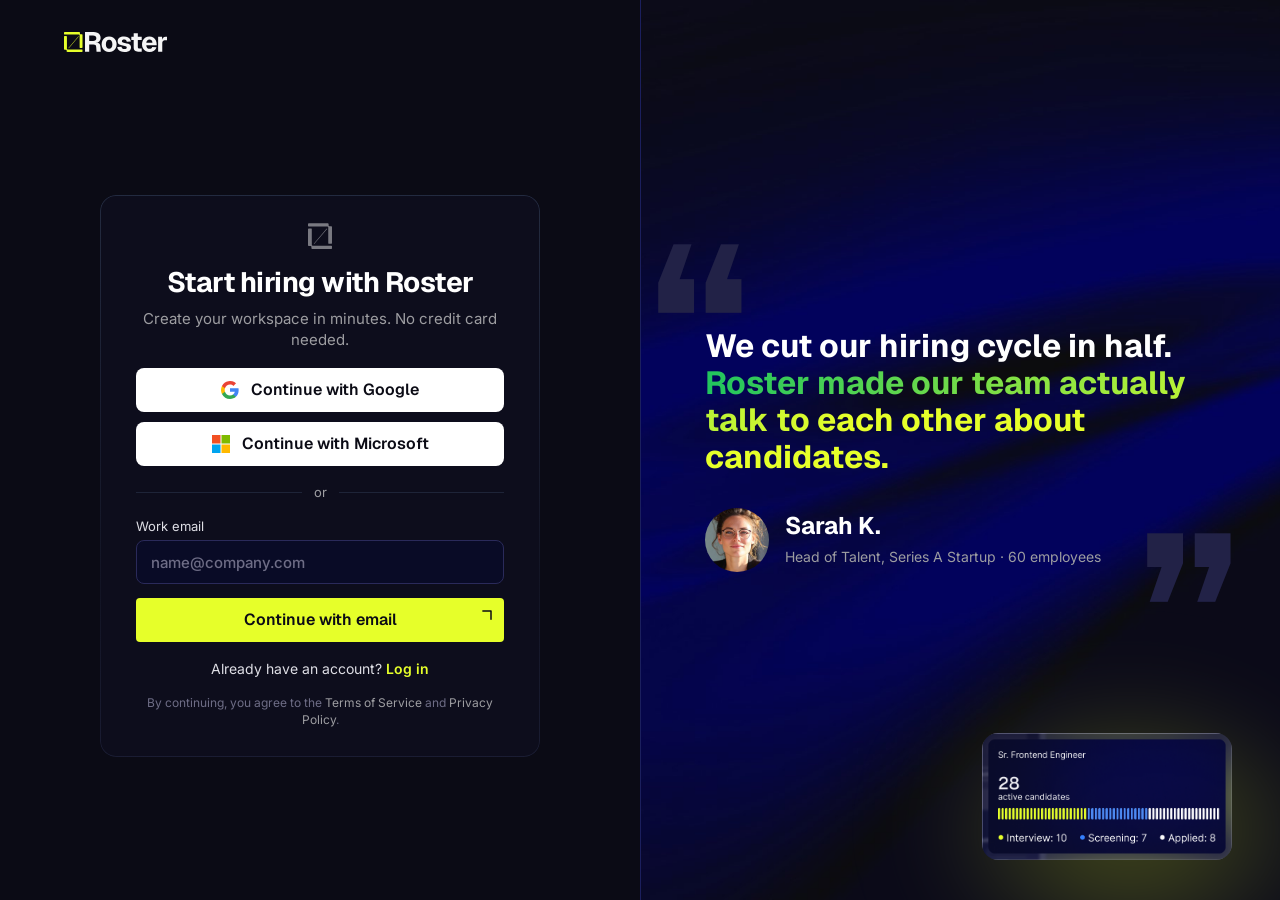
==== commit e50ad5f8: "Add files via upload" ====
--- a/roster/auth.html
+++ b/roster/auth.html
@@ -10,16 +10,17 @@
 <link rel="icon" href="favicon-32.png" sizes="32x32" type="image/png">
 <link rel="apple-touch-icon" href="apple-touch-icon.png">
 <meta property="og:type" content="website">
+<meta property="og:url" content="https://rosterhire.netlify.app/auth.html">
 <meta property="og:site_name" content="Roster">
 <meta property="og:title" content="Sign up — Roster">
 <meta property="og:description" content="Create your Roster workspace in minutes. No credit card needed.">
-<meta property="og:image" content="assets/og-image.jpg">
+<meta property="og:image" content="https://rosterhire.netlify.app/assets/og-image.jpg">
 <meta property="og:image:width" content="1200">
 <meta property="og:image:height" content="630">
 <meta name="twitter:card" content="summary_large_image">
 <meta name="twitter:title" content="Sign up — Roster">
 <meta name="twitter:description" content="Create your Roster workspace in minutes. No credit card needed.">
-<meta name="twitter:image" content="assets/og-image.jpg">
+<meta name="twitter:image" content="https://rosterhire.netlify.app/assets/og-image.jpg">
 <!-- meta:end -->
 <title>Sign up — Roster</title>
 <link rel="preconnect" href="https://fonts.googleapis.com">
@@ -33,7 +34,7 @@
 <main class="auth__split">
   <!-- ===== Left: form (demo only — nothing is submitted) ===== -->
   <section class="auth__form-side">
-    <a class="logo auth__logo" href="index.html" aria-label="Roster home"><img src="assets/logo.svg" alt="Roster" width="140" height="36"><img class="logo__hover" src="assets/logo-hover.svg" alt="" aria-hidden="true" width="140" height="36"></a>
+    <a class="logo auth__logo" href="index.html" aria-label="Roster home"><img src="assets/logo.svg" alt="Roster" width="103" height="20"><img class="logo__hover" src="assets/logo-hover.svg" alt="" aria-hidden="true" width="103" height="20"></a>
 
     <div class="auth__card">
       <span class="auth__mark" aria-hidden="true"><img src="assets/mark.svg" alt=""></span>
--- a/roster/styles.css
+++ b/roster/styles.css
@@ -27,8 +27,8 @@
   transition:background .4s ease, box-shadow .4s ease}
 .navbar.is-scrolled{background:rgba(11,11,21,.72);box-shadow:0 1px 0 rgba(139,143,255,.12)}
 .navbar__inner{position:relative;max-width:var(--container);margin:0 auto;height:36px;display:flex;align-items:center;justify-content:space-between}
-.logo{width:140px;height:36px}
-.logo img{width:140px;height:36px;object-fit:contain;z-index:1}
+.logo{width:103px;height:36px}
+.logo img{width:103px;height:20px;top:8px!important;bottom:auto!important;z-index:1}
 .nav{position:absolute;left:calc(50% - .2px);top:calc(50% + .5px);transform:translate(-50%,-50%);display:flex;align-items:center;gap:25px}
 .nav__item,.navbar__login{position:relative;display:flex;align-items:center;gap:var(--xs);padding:4px 8px;border-radius:4px;
   font-weight:700;font-size:16px;line-height:1.1;white-space:nowrap;color:var(--content-primary)}
@@ -190,9 +190,9 @@
 
 .card--places{width:717px;height:383px;flex-shrink:0}
 .card--places .card__head{position:absolute;left:23px;top:23px;white-space:nowrap}
-.places__icons{position:absolute;left:0;top:157px;width:134px;height:182px;opacity:.8}
+.places__icons{position:absolute;left:0;top:122px;width:210px;height:251px}
 .places__table{position:absolute;left:230px;top:122px;width:486px;height:261px}
-.places__line{position:absolute;left:105px;top:247px;width:125px;height:1px;overflow:hidden;
+.places__line{position:absolute;left:182px;top:247px;width:48px;height:1px;overflow:hidden;
   background:radial-gradient(60% 1200% at 50% 50%,#E6FF2A 24%,rgba(172,176,181,0) 72%)}
 .places__line::after{content:"";position:absolute;top:0;bottom:0;width:30%;left:-30%;
   background:linear-gradient(90deg,transparent,#fff,transparent);animation:pulse-line 2.6s ease-in-out infinite}
@@ -238,10 +238,20 @@
 .compare__mark{width:45px;height:49px;flex-shrink:0}
 
 /* --- block 3 animations --- */
-.frag .card{opacity:0;transform:translateY(28px);transition:opacity .9s var(--ease-out),transform .9s var(--ease-out);transition-delay:var(--d,0s)}
-.frag.in-view .card{opacity:1;transform:none}
+/* cards slide in from both sides, row by row; the second row also rises from below */
+.frag .card{opacity:0;transform:translate(var(--fx,0),var(--fy,0));transition:opacity .9s var(--ease-out),transform 1.1s var(--ease-out)}
+.frag__row > .card:first-child{--fx:-90px}.frag__row > .card:last-child{--fx:90px;transition-delay:.08s}
+.frag__row:last-child > .card{--fy:60px}
+.frag__row.in-view > .card{opacity:1;transform:none}
+/* brand gradient border (Figma: green → yellow 50% → 5%), with a slow soft sweep */
+.frag .card::after{padding:1px;inset:0;background:
+  linear-gradient(100deg,transparent 35%,rgba(255,255,255,.55) 50%,transparent 65%) 0 0/300% 100% no-repeat,
+  linear-gradient(90deg,#21C45E 0%,rgba(230,255,42,.5) 50%,rgba(230,255,42,.05) 100%);
+  animation:fragSweep 7s ease-in-out infinite;animation-delay:var(--sd,0s)}
+.frag__row:first-child > .card:last-child{--sd:1.2s}.frag__row:last-child > .card:first-child{--sd:2.4s}.frag__row:last-child > .card:last-child{--sd:3.6s}
+@keyframes fragSweep{0%,40%{background-position:120% 0,0 0}100%{background-position:-120% 0,0 0}}
 .places__icons{transform:translateX(-30px);opacity:0;transition:transform 1s var(--ease-out) .5s,opacity 1s ease .5s}
-.frag.in-view .places__icons{transform:none;opacity:.8}
+.frag.in-view .places__icons{transform:none;opacity:1}
 .places__table{transform:translateY(24px);opacity:0;transition:transform 1.1s var(--ease-out) .6s,opacity 1s ease .6s}
 .frag.in-view .places__table{transform:none;opacity:1}
 .timeline__line{transform:scaleY(0);transition:transform 1.4s var(--ease-out) .5s}
@@ -698,7 +708,8 @@
   .integr *,.pricing *,.pricing__head{transition:none!important;opacity:1!important;transform:none!important}
   .integr__art img{-webkit-mask-image:none;mask-image:none}
   .tcard:first-child{margin-top:0}
-  .frag .places__icons{opacity:.8!important}
+  .frag .places__icons{opacity:1!important}
+  .frag .card::after{animation:none}
 }
 
 /* ===== Responsive ===== */
@@ -795,7 +806,7 @@
   .card__title{font-size:16px}
   .card--places .card__head{width:333px;max-width:calc(100% - 24px);white-space:normal}
   .places__table,.places__line{display:none}
-  .places__icons{left:0;top:119px;width:234px;height:258px}
+  .places__icons{left:0;top:119px;width:216px;height:258px}
   .timeline{width:100%}
   .card--tools{height:343px;justify-content:flex-start;gap:12px}
   .card--tools .card__title{white-space:normal}
@@ -870,3 +881,5 @@
 /* Home pricing → full comparison link */
 .compare__more{margin-top:-28px;font-family:"Inter",sans-serif;font-size:14px;color:var(--content-brand);text-decoration:none}
 .compare__more span{display:inline-block;margin-left:4px}
+
+@media (max-width:760px){.frag__row > .card:first-child{--fx:-40px}.frag__row > .card:last-child{--fx:40px}}
